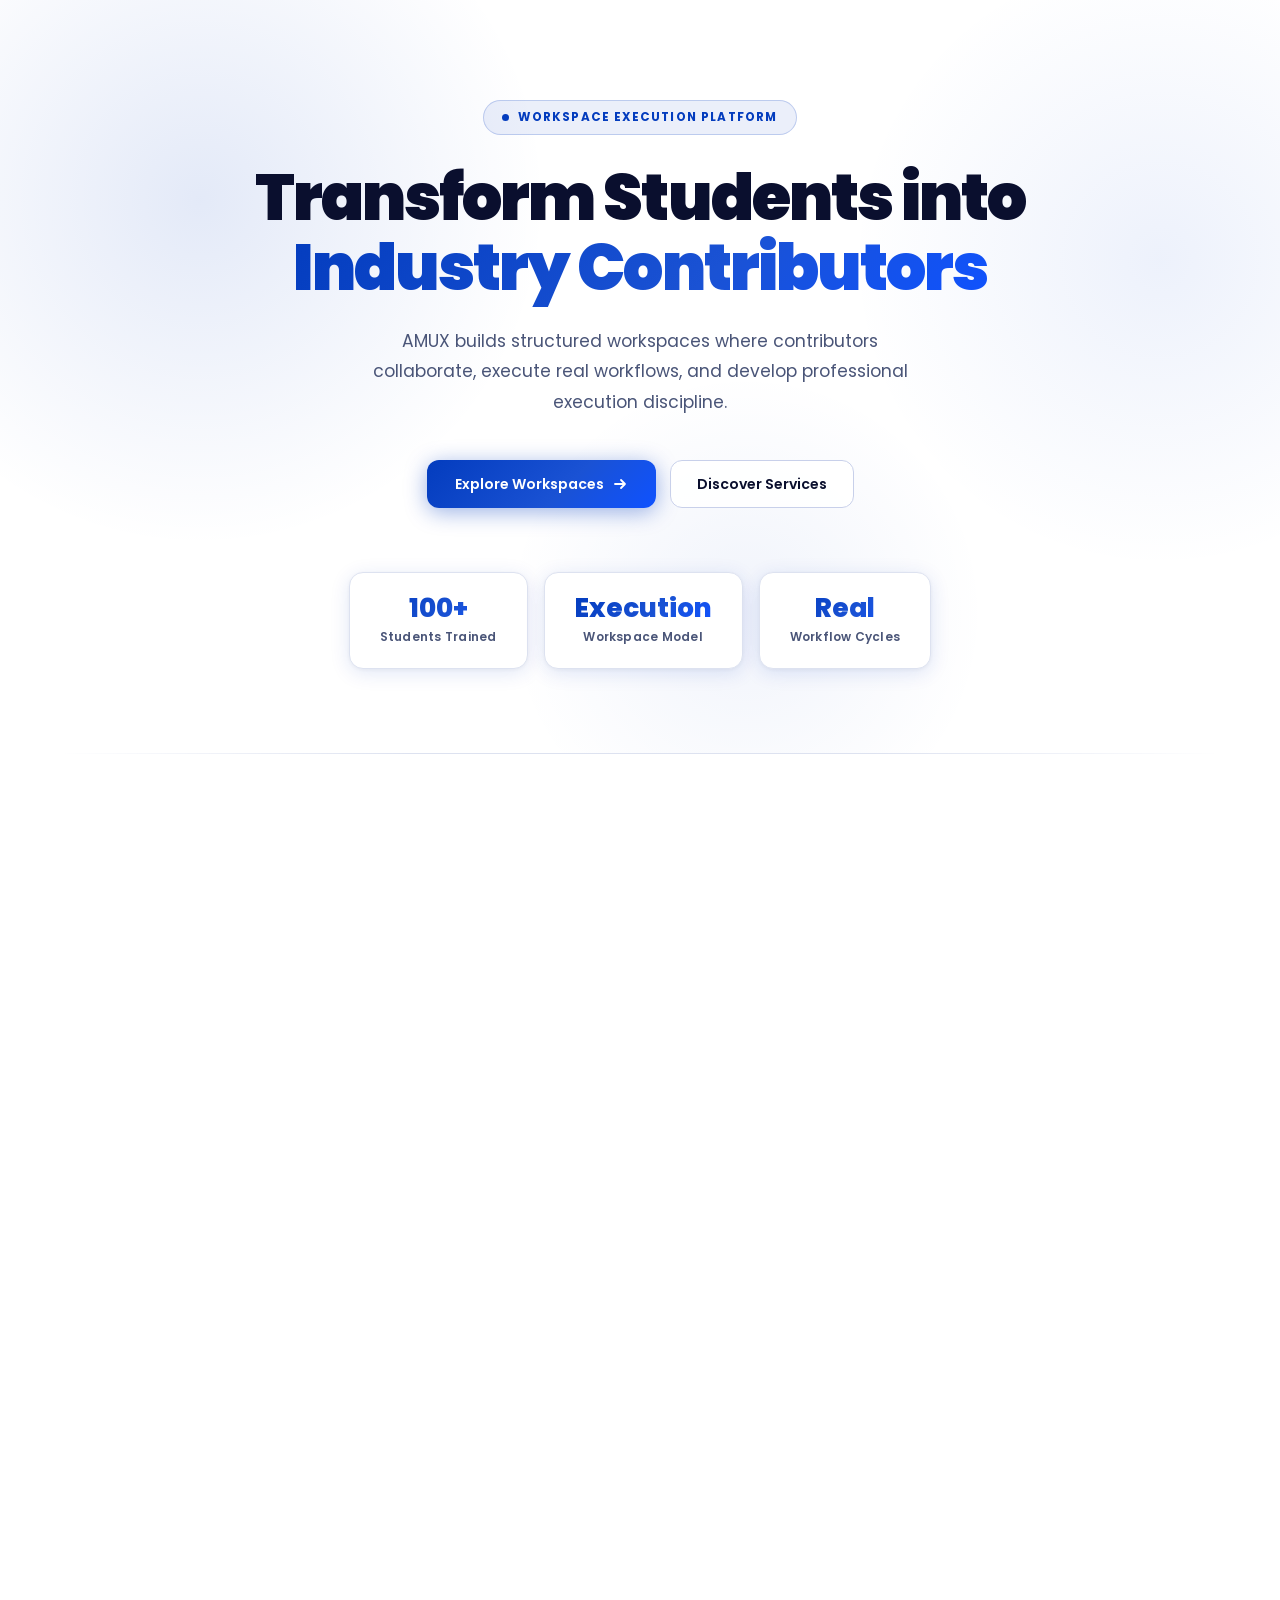
==== index.html @ 351a82d2 "Add files via upload" ====
<!DOCTYPE html>
<html lang="en">
<head>
<meta charset="UTF-8">
<meta name="viewport" content="width=device-width, initial-scale=1.0">
<title>AMUX — Virtual Industry</title>
<link rel="stylesheet" href="style.css">
<link rel="stylesheet" href="index.css">

</head>
<body>

<div id="nav-placeholder"></div>

<!-- ══════════ HERO ══════════ -->
<section class="hero">
  <div class="hero-glow-1"></div>
  <div class="hero-glow-2"></div>
  <div class="hero-glow-3"></div>
  <div class="container hero-inner">

    <div class="hero-badge">
      <span class="badge-dot"></span>
      Workspace Execution Platform
    </div>

    <h1 class="hero-title">
      Transform Students into<br>
      <span class="grad-text">Industry Contributors</span>
    </h1>

    <p class="hero-desc">
      AMUX builds structured workspaces where contributors collaborate, execute real workflows, and develop professional execution discipline.
    </p>

    <div class="hero-actions">
      <a href="workspaces.html" class="btn-primary">
        Explore Workspaces
        <svg width="16" height="16" viewBox="0 0 16 16" fill="none">
          <path d="M3 8h10M9 4l4 4-4 4" stroke="currentColor" stroke-width="1.8" stroke-linecap="round" stroke-linejoin="round"/>
        </svg>
      </a>
      <a href="#Services" class="btn-secondary">Discover Services</a>
    </div>

    <div class="hero-stats">
      <div class="stat-card">
        <span class="num" data-count="100" data-suffix="+">100+</span>
        <span class="label">Students Trained</span>
      </div>
      <div class="stat-card">
        <span class="num">Execution</span>
        <span class="label">Workspace Model</span>
      </div>
      <div class="stat-card">
        <span class="num">Real</span>
        <span class="label">Workflow Cycles</span>
      </div>
    </div>

  </div>
</section>

<div class="section-divider"></div>

<!-- ══════════ VIRTUAL INDUSTRY ══════════ -->
<section class="virtual-section fade-up">
  <div class="container virtual-inner">
    <div class="virtual-text">
      <span class="section-label">What We Do</span>
      <h2 class="section-title" style="margin-bottom:18px;">
        Understanding the<br><span class="grad-text">Virtual Industry Model</span>
      </h2>
      <p class="section-desc">
        A Virtual Industry replicates professional workflows inside a structured workspace environment. Contributors execute tasks, collaborate within teams, and engage in real workflow cycles that mirror production environments.
      </p>
    </div>
    
  </div>
</section>
<section id="Services" class="services-wrapper">
    <div class="container">
        <div class="section-header fade-up">
            <span class="section-label">Our Ecosystem</span>
            <h2 class="section-title">Professional <span class="grad-text">Execution</span></h2>
            <p class="section-desc">Bridging the gap between academic theory and industrial reality through role-based production.</p>
        </div>

        <div class="capability-grid">
            
            <div class="cap-card fade-up">
    
                <div class="cap-info">
                  <div class="svc-icon">
          <svg width="24" height="24" viewBox="0 0 24 24" fill="none" stroke="currentColor" stroke-width="1.8" stroke-linecap="round" stroke-linejoin="round">
            <rect x="2" y="3" width="20" height="14" rx="2"/><path d="M8 21h8M12 17v4"/>
          </svg>
        </div>
                    <h3>Product Development</h3>
                    <p>Architecting scalable digital systems and technical products for measurable business impact.</p>
                </div>
            </div>

            <a href="workspaces.html" class="cap-card fade-up" style="transition-delay: 0.1s; text-decoration: none;">
                
                <div class="cap-info">
                  <div class="svc-icon">
          <svg width="24" height="24" viewBox="0 0 24 24" fill="none" stroke="black" stroke-width="1.8" stroke-linecap="round" stroke-linejoin="round">
            
            <path d="M17 21v-2a4 4 0 0 0-4-4H5a4 4 0 0 0-4 4v2"/>
            <circle cx="9" cy="7" r="4"/>
            <path d="M23 21v-2a4 4 0 0 0-3-3.87M16 3.13a4 4 0 0 1 0 7.75"/>
          </svg>
        </div>
                    <h3>Production Workspaces</h3>
                    <p>High-fidelity environments simulating professional workflows and role-based deliverables.</p>
                    
                </div>
            </a>

            <div class="cap-card fade-up" style="transition-delay: 0.2s">
                
                <div class="cap-info">
                  <div class="svc-icon">
          <svg width="24" height="24" viewBox="0 0 24 24" fill="none" stroke="currentColor" stroke-width="1.8" stroke-linecap="round" stroke-linejoin="round">
            <path d="M22 10v6M2 10l10-5 10 5-10 5z"/>
            <path d="M6 12v5c3 3 9 3 12 0v-5"/>
          </svg>
        </div>
                    <h3>Internship Programs</h3>
                    <p>Metric-driven pathways guiding talent from onboarding into internal execution roles.</p>
                    
                </div>
            </div>
        </div>

        <div class="outreach-banner fade-up">
            <div class="outreach-intro">
                <span class="section-label dark-label">Pipeline</span>
                <h2>Institutional <br>Outreach</h2>
            </div>
            <div class="outreach-items">
                <div class="o-item">
                    <h4>Campus Awareness</h4>
                    <p>Introducing execution-level readiness to academic bodies.</p>
                </div>
                <div class="o-item">
                    <h4>Technical Seminars</h4>
                    <p>Expert deliveries on current industrial standards.</p>
                </div>
                <div class="o-item">
                    <h4>Partnerships</h4>
                    <p>Strategic alignment for talent bridge creation.</p>
                </div>
            </div>
        </div>
    </div>
</section>

<div id="footer-placeholder"></div>

<script src="partials.js"></script>
<script src="main.js"></script>
</body>
</html>
---- style.css ----
/* ═══════════════════════════════════════════
   AMUX — Virtual Industry  |  style.css
   Theme: #033cbe  |  Font: Poppins
═══════════════════════════════════════════ */

@import url('https://fonts.googleapis.com/css2?family=Poppins:ital,wght@0,300;0,400;0,500;0,600;0,700;0,800;0,900;1,400&display=swap');

*, *::before, *::after { box-sizing: border-box; margin: 0; padding: 0; }

:root {
  --brand:     #033cbe;
  --brand-d:   #022d8f;
  --brand-l:   #1a52d4;
  --brand-ll:  #2e68e8;
  --accent:    #0f52ff;
  --brand-glow:rgba(3,60,190,.18);

  --bg:        #ffffff;
  --bg2:       #204bf528;
  --bg3:       #eef1fb;
  --border:    #dde2f0;
  --border-b:  #c8d0ea;

  --text:      #0a0f2e;
  --text2:     #4a5578;
  --text3:     #8a96bb;

  --grad:      linear-gradient(135deg, #033cbe 0%, #1a52d4 60%, #0f52ff 100%);
  --grad-soft: linear-gradient(135deg, rgba(3,60,190,.07) 0%, rgba(15,82,255,.05) 100%);

  --shadow-sm: 0 1px 4px rgba(3,60,190,.07), 0 1px 2px rgba(0,0,0,.04);
  --shadow:    0 4px 20px rgba(3,60,190,.12), 0 1px 4px rgba(0,0,0,.05);
  --shadow-lg: 0 8px 36px rgba(3,60,190,.18), 0 2px 8px rgba(0,0,0,.06);
  --shadow-xl: 0 20px 64px rgba(3,60,190,.22), 0 4px 16px rgba(0,0,0,.08);

  --r:    14px;
  --r-lg: 20px;
  --r-xl: 28px;
}

html { scroll-behavior: smooth; }

body {
  font-family: 'Poppins', sans-serif;
  background: var(--bg);
  color: var(--text);
  line-height: 1.6;
  overflow-x: hidden;
  -webkit-font-smoothing: antialiased;
}

::-webkit-scrollbar { width: 5px; }
::-webkit-scrollbar-track { background: var(--bg2); }
::-webkit-scrollbar-thumb { background: var(--brand); border-radius: 99px; }

/* ── UTILITIES ── */
.container { max-width: 90%; margin: 0 auto; padding: 0 12px; }

.grad-text {
  background: var(--grad);
  -webkit-background-clip: text;
  -webkit-text-fill-color: transparent;
  background-clip: text;
}

.section-label {
  display: inline-block;
  font-size: .7rem; font-weight: 700; letter-spacing: .14em; text-transform: uppercase;
  color: var(--brand);
  background: rgba(3,60,190,.09); border: 1px solid rgba(3,60,190,.2);
  padding: 4px 14px; border-radius: 99px; margin-bottom: 14px;
}

.section-title {
  font-size: clamp(1.7rem, 3vw, 2.5rem);
  font-weight: 800; line-height: 1.16; letter-spacing: -.025em; color: var(--text);
}

.section-desc {
  font-size: .97rem; color: var(--text2); line-height: 1.78;
}

/* ── ANIMATIONS ── */
@keyframes fadeUp {
  from { opacity: 0; transform: translateY(26px); }
  to   { opacity: 1; transform: translateY(0); }
}
@keyframes pulse {
  0%,100% { opacity: 1; box-shadow: 0 0 0 0 rgba(3,60,190,.5); }
  50%      { opacity: .7; box-shadow: 0 0 0 5px rgba(3,60,190,0); }
}

.fade-up {
  opacity: 0; transform: translateY(28px);
  transition: opacity .65s ease, transform .65s ease;
}
.fade-up.visible { opacity: 1; transform: translateY(0); }

/* ══════════════════════════════════════════
   NAVBAR
══════════════════════════════════════════ */
nav {
  position: sticky; top: 0; z-index: 200;
  background: rgba(255,255,255,.93);
  backdrop-filter: blur(16px);
  -webkit-backdrop-filter: none;
  border-bottom: 1px solid var(--border);
  transition: box-shadow .25s;
}
nav.scrolled { box-shadow: 0 2px 28px rgba(3,60,190,.12); }

.nav-inner {
  max-width: 1160px; margin: 0 auto; padding: 0 12px;
  display: flex; align-items: center; justify-content: space-between;
  height: 66px;
}

.nav-logo { display: flex; flex-direction: column; text-decoration: none; gap: 1px; }
.nav-logo-main {
  font-weight: 900; font-size: 1.28rem; letter-spacing: -.03em; line-height: 1;
  background: var(--grad);
  -webkit-background-clip: text; -webkit-text-fill-color: transparent; background-clip: text;
}
.nav-logo-sub {
  font-size: .6rem; font-weight: 600; letter-spacing: .14em;
  text-transform: uppercase; color: var(--text3); line-height: 1;
}

.nav-links { display: flex; align-items: center; gap: 2px; list-style: none; }
.nav-links a {
  text-decoration: none; color: var(--text2); font-size: .84rem; font-weight: 500;
  padding: 7px 15px; border-radius: 9px; transition: all .2s; white-space: nowrap;
}
.nav-links a:hover, .nav-links a.active { color: var(--brand); background: rgba(3,60,190,.08); }

.nav-cta {
  background: var(--grad) !important; color: #fff !important;
  border-radius: 10px !important; padding: 8px 20px !important;
  box-shadow: 0 3px 14px rgba(3,60,190,.38) !important; font-weight: 600 !important;
}
.nav-cta:hover {
  transform: translateY(-1px); box-shadow: 0 6px 22px rgba(3,60,190,.48) !important;
  background: var(--grad) !important;
}

/* hamburger */
.ham { display: none; flex-direction: column; gap: 5px; cursor: pointer; padding: 6px; }
.ham span { display: block; width: 22px; height: 2px; background: var(--text); border-radius: 2px; transition: all .25s; }
.ham.open span:nth-child(1) { transform: translateY(7px) rotate(45deg); }
.ham.open span:nth-child(2) { opacity: 0; }
.ham.open span:nth-child(3) { transform: translateY(-7px) rotate(-45deg); }

.mobile-menu {
  display: none; position: fixed; top: 66px; left: 0; right: 0;
  background: rgba(255,255,255,.98); backdrop-filter: blur(18px);
  -webkit-backdrop-filter: none;
  border-bottom: 1px solid var(--border);
  padding: 12px 24px 20px; flex-direction: column; gap: 2px; z-index: 199;
}
.mobile-menu.open { display: flex; animation: fadeUp .2s ease; }
.mobile-menu a {
  text-decoration: none; color: var(--text2); font-size: .9rem; font-weight: 500;
  padding: 11px 14px; border-radius: 9px; transition: all .2s;
}
.mobile-menu a:hover { color: var(--brand); background: rgba(3,60,190,.07); }

/* ══════════════════════════════════════════
   BUTTONS
══════════════════════════════════════════ */
.btn-primary {
  display: inline-flex; align-items: center; gap: 8px;
  background: var(--grad); color: #fff; font-family: 'Poppins', sans-serif;
  font-weight: 600; font-size: .88rem;
  padding: 13px 28px; border-radius: 12px; text-decoration: none;
  box-shadow: 0 4px 22px rgba(3,60,190,.40);
  transition: all .22s; border: none; cursor: pointer;
}
.btn-primary:hover { transform: translateY(-2px); box-shadow: 0 8px 36px rgba(3,60,190,.52); }
.btn-primary svg { transition: transform .2s; }
.btn-primary:hover svg { transform: translateX(3px); }

.btn-secondary {
  display: inline-flex; align-items: center; gap: 8px;
  border: 1.5px solid var(--border-b); color: var(--text); font-family: 'Poppins', sans-serif;
  font-weight: 600; font-size: .88rem;
  padding: 12px 26px; border-radius: 12px; text-decoration: none;
  background: rgba(255,255,255,.85); backdrop-filter: blur(8px);
  -webkit-backdrop-filter: none;
  transition: all .22s; cursor: pointer;
}
.btn-secondary:hover { border-color: var(--brand); color: var(--brand); background: rgba(3,60,190,.05); transform: translateY(-2px); }

/* ══════════════════════════════════════════
   FOOTER
══════════════════════════════════════════ */
footer {
  background: #001953;
  padding: 64px 12px 32px;
}
.footer-inner {
  max-width: 1160px; margin: 0 auto;
  display: grid; grid-template-columns: 1.7fr 1fr 1fr; gap: 48px;
  padding-bottom: 48px; border-bottom: 1px solid rgba(255,255,255,.15);
}
.footer-brand-name {
  font-weight: 900; font-size: 1.4rem; letter-spacing: -.03em;
  color: #fff; margin-bottom: 3px;
}
.footer-brand-sub {
  font-size: .62rem; font-weight: 600; letter-spacing: .14em;
  text-transform: uppercase; color: rgba(255,255,255,.5); margin-bottom: 16px;
}
.footer-desc { font-size: .88rem; color: rgba(255,255,255,.65); line-height: 1.75; max-width: 280px; }

.footer-col-title {
  font-weight: 700; font-size: .82rem; color: #fff;
  margin-bottom: 18px; letter-spacing: .04em;
}
.footer-links { list-style: none; display: flex; flex-direction: column; gap: 11px; }
.footer-links a {
  text-decoration: none; color: rgba(255,255,255,.6); font-size: .87rem;
  transition: color .2s; font-weight: 400;
}
.footer-links a:hover { color: #fff; }

.footer-bottom {
  max-width: 1160px; margin: 28px auto 0;
  display: flex; align-items: center; justify-content: space-between;
  flex-wrap: wrap; gap: 10px;
}
.footer-copy { font-size: .8rem; color: rgba(255,255,255,.45); }
.footer-made { font-size: .8rem; color: rgba(255,255,255,.45); }
.footer-made span { color: rgba(255,255,255,.8); }

/* ══════════════════════════════════════════
   PAGE HERO (inner pages)
══════════════════════════════════════════ */
.page-hero {
  background: linear-gradient(135deg, #022d8f 0%, #033cbe 55%, #1a52d4 100%);
  padding: 80px 12px 72px; text-align: center; position: relative; overflow: hidden;
}
.page-hero::before {
  content: ''; position: absolute; top: -80px; left: 50%; transform: translateX(-50%);
  width: 800px; height: 500px; border-radius: 50%;
  background: radial-gradient(circle, rgba(255,255,255,.07) 0%, transparent 70%);
  pointer-events: none;
}
.page-hero-label {
  display: inline-block; font-size: .68rem; font-weight: 700; letter-spacing: .16em;
  text-transform: uppercase; color: rgba(255,255,255,.75);
  background: rgba(255,255,255,.12); border: 1px solid rgba(255,255,255,.2);
  padding: 5px 16px; border-radius: 99px; margin-bottom: 20px;
}
.page-hero h1 {
  font-size: clamp(2rem, 4.5vw, 3.2rem); font-weight: 800;
  color: #fff; line-height: 1.14; letter-spacing: -.03em;
  max-width: 700px; margin: 0 auto 18px;
}
.page-hero p {
  font-size: 1rem; color: rgba(255,255,255,.72); max-width: 520px; margin: 0 auto;
  line-height: 1.75; font-weight: 400;
}

/* section padding */
section { padding: 52px 0; }
.section-divider {
  height: 1px;
  background: linear-gradient(90deg, transparent, var(--border) 30%, var(--border) 70%, transparent);
  max-width: 1160px; margin: 0 auto;
}

/* ══════════════════════════════════════════
   RESPONSIVE
══════════════════════════════════════════ */
@media (max-width: 900px) {
  .footer-inner { grid-template-columns: 1fr 1fr; }
}
@media (max-width: 640px) {
  .nav-links { display: none; }
  .ham { display: flex; }
  .footer-inner { grid-template-columns: 1fr; gap: 32px; }
  .footer-bottom { flex-direction: column; align-items: flex-start; }
  section { padding: 40px 0; }
  .page-hero { padding: 60px 12px 52px; }
}
/* ═══════════════════════════════════════════
   INTEGRATED SERVICES — INDUSTRIAL GRID
   ═══════════════════════════════════════════ */

.services-wrapper {
    padding: 100px 0;
    background: #ffffff;
}

.section-header {
    text-align: center;
    margin-bottom: 60px;
}

.section-title {
    font-size: 2rem;
    font-weight: 800;
    color: #0f172a;
    margin-top: 10px;
}

.section-descp {
    font-size: 0.9rem;
    color: #64748b;
    max-width: 500px;
    margin: 15px auto 0;
}

/* --- Capability Grid --- */
.capability-grid {
    display: grid;
    grid-template-columns: repeat(3, 1fr);
    gap: 30px;
    margin-bottom: 80px;
}

.cap-card {
    background: #fcfcfd;
    border: 1px solid #cccccc;
    border-radius: 20px;
    overflow: hidden;
    transition: all 0.4s ease;
}

.cap-media {
    width: 100%;
    aspect-ratio: 1.2 / 1;
    overflow: hidden;
    position: relative;
}

.cap-media img {
    width: 100%;
    height: 100%;
    object-fit: cover;
    transition: transform 0.6s ease;
}

.cap-num {
    position: absolute;
    top: 15px;
    left: 15px;
    background: rgba(15, 23, 42, 0.8);
    backdrop-filter: blur(4px);
    
  -webkit-backdrop-filter: none;
    color: #fff;
    font-size: 0.65rem;
    font-weight: 800;
    padding: 4px 8px;
    border-radius: 4px;
}

.cap-info {
    padding: 25px;
}

.cap-info h3 {
    font-size: 1.1rem;
    color: #0f172a;
    margin-bottom: 12px;
}

.cap-info p {
    font-size: 0.85rem;
    color: #64748b;
    line-height: 1.6;
    margin-bottom: 20px;
}

/* Hover Effects */
.cap-card:hover {
    transform: translateY(-8px);
    border-color: #6d98cf;
    box-shadow: 0 20px 40px -15px rgba(0,0,0,0.05);
}

/* --- Outreach Banner --- */
.outreach-banner {
    background: #0f172a; /* Industrial Obsidian */
    border-radius: 24px;
    padding: 60px;
    display: grid;
    grid-template-columns: 1fr 2fr;
    gap: 40px;
    color: #fff;
}

.dark-label {
    background: rgba(255,255,255,0.1);
    border: 1px solid rgba(255,255,255,0.1);
    color: #fff;
}

.outreach-intro h2 {
    font-size: 1.8rem;
    margin-top: 15px;
    line-height: 1.2;
}

.outreach-items {
    display: grid;
    grid-template-columns: repeat(3, 1fr);
    gap: 25px;
}

.o-item h4 {
    font-size: 0.95rem;
    margin-bottom: 8px;
    color: #fff;
}

.o-item p {
    font-size: 0.8rem;
    color: #94a3b8;
    line-height: 1.5;
}

/* --- Mobile Fixes --- */
@media (max-width: 1024px) {
    .capability-grid { grid-template-columns: repeat(2, 1fr); }
    .outreach-banner { grid-template-columns: 1fr; padding: 40px; }
    .outreach-items { grid-template-columns: 1fr; }
}

@media (max-width: 768px) {
    .capability-grid { grid-template-columns: 1fr; }
    .section-title { font-size: 1.6rem; }
    .outreach-banner { padding: 30px; text-align: center; }
}
html {
  scroll-behavior: smooth;
}
#Services {
  /* Adjust 80px to match the actual height of your navbar */
  scroll-margin-top: 80px; 
}
/* =========================================
ABOUT PAGE — FIXED STYLES
Compatible with existing theme
========================================= */

/* WHY SECTION */

.why-grid{
display:grid;
grid-template-columns:1fr 1fr;
gap:48px;
align-items:center;
}

.problem-cards{
display:grid;
grid-template-columns:repeat(2,1fr);
gap:14px;
}

.problem-card{
background:#fff;
border:1px solid var(--border);
border-radius:var(--r-lg);
padding:16px 18px;
font-size:.84rem;
font-weight:600;
color:var(--text);
box-shadow:var(--shadow);
transition:.25s;
}

.problem-card:hover{
transform:translateY(-3px);
box-shadow:var(--shadow-lg);
}


/* VISION */

.vision-box{
background:var(--grad);
color:#fff;
padding:38px 32px;
border-radius:var(--r-xl);
text-align:center;
box-shadow:var(--shadow-xl);
margin-top:36px;
}

.vision-box h3{
font-size:1.05rem;
font-weight:700;
line-height:1.6;
}

.vision-box p{
font-size:.9rem;
opacity:.9;
margin-top:12px;
}


/* MISSION */

.mission-grid{
display:grid;
grid-template-columns:repeat(3,1fr);
gap:20px;
margin-top:44px;
}

.mission-card{
background:#fff;
border:1px solid var(--border);
border-radius:var(--r-lg);
padding:26px 22px;
box-shadow:var(--shadow);
transition:.25s;
}

.mission-card:hover{
transform:translateY(-4px);
box-shadow:var(--shadow-lg);
}

.mission-title{
font-weight:700;
font-size:.9rem;
margin-bottom:8px;
color:var(--text);
}

.mission-desc{
font-size:.83rem;
color:var(--text2);
line-height:1.7;
}


/* DIFFERENCE */

.diff-grid{
display:grid;
grid-template-columns:1fr 1fr;
gap:24px;
margin-top:44px;
}

.diff-box{
background:#fff;
border:1px solid var(--border);
border-radius:var(--r-lg);
padding:26px 22px;
box-shadow:var(--shadow);
}

.diff-title{
font-weight:700;
font-size:.95rem;
margin-bottom:10px;
}

.diff-box ul{
padding-left:18px;
margin:0;
}

.diff-box li{
font-size:.84rem;
color:var(--text2);
line-height:1.7;
margin-bottom:6px;
}


/* WORKFLOW */

.workflow{
display:flex;
gap:18px;
margin-top:44px;
flex-wrap:wrap;
justify-content:space-between;
}

.step-card{
flex:1;
min-width:170px;
background:#fff;
border:1px solid var(--border);
border-radius:var(--r-lg);
padding:20px;
text-align:center;
box-shadow:var(--shadow);
transition:.25s;
}

.step-card:hover{
transform:translateY(-4px);
box-shadow:var(--shadow-lg);
}

.step-number{
font-size:1.5rem;
font-weight:800;
color:var(--brand);
margin-bottom:8px;
}


/* BENEFITS — HORIZONTAL SCROLL */

.benefits-scroll{
display:flex;
overflow-x:auto;
gap:18px;
margin-top:44px;
padding-bottom:10px;
scroll-snap-type:x mandatory;
}

.benefits-scroll::-webkit-scrollbar{
height:6px;
}

.benefits-scroll::-webkit-scrollbar-thumb{
background:rgba(0,0,0,.2);
border-radius:99px;
}

.benefit-card{
min-width:300px;
max-width:320px;
background:#fff;
border:1px solid var(--border);
border-radius:var(--r-lg);
padding:24px 22px;
box-shadow:var(--shadow);
scroll-snap-align:start;
transition:.25s;
}

.benefit-card:hover{
transform:translateY(-4px);
box-shadow:var(--shadow-lg);
}

.benefit-title{
font-weight:700;
font-size:.92rem;
margin-bottom:10px;
}

.benefit-card ul{
padding-left:18px;
margin:0;
}

.benefit-card li{
font-size:.83rem;
color:var(--text2);
line-height:1.7;
margin-bottom:6px;
}


/* MSME */

.msme-section{
text-align:center;
padding:60px 0 40px;
}

.msme-badge{
width:120px;
height:120px;
margin:0 auto 18px;
}

.msme-text{
font-size:.88rem;
color:var(--text2);
max-width:520px;
margin:0 auto;
line-height:1.7;
}


/* RESPONSIVE FIXES */

@media(max-width:900px){

.why-grid{
grid-template-columns:1fr;
gap:36px;
}

.mission-grid{
grid-template-columns:1fr 1fr;
}

.diff-grid{
grid-template-columns:1fr;
}

}

@media(max-width:560px){

.mission-grid{
grid-template-columns:1fr;
}

.step-card{
min-width:100%;
}

.benefit-card{
min-width:260px;
}

}
/* Add a WhatsApp Brand color to the button on hover */
.form-submit {
    display: flex;
    align-items: center;
    justify-content: center;
    gap: 10px;
}

/* Optional: Adding a small "Requires WhatsApp" note */
.form-sub::after {
    content: " (Opens WhatsApp)";
    font-size: 0.75rem;
    font-weight: 600;
    color: #25D366;
}

/* Visual cue for required fields */
.form-input:required {
    border-left: 3px solid var(--brand);
}
---- index.css ----
/* ═══════════════════════════════════════
   AMUX — home.css  (index.html only)
═══════════════════════════════════════ */

/* ── HERO ── */
.hero {
  position: relative; overflow: hidden;
  padding: 100px 0 84px;
  background: #fff;
}
.hero-glow-1 {
  position: absolute; top: -160px; left: -160px;
  width: 720px; height: 720px; border-radius: 50%;
  background: radial-gradient(circle, rgba(3,60,190,.11) 0%, transparent 68%);
  pointer-events: none;
}
.hero-glow-2 {
  position: absolute; top: -60px; right: -200px;
  width: 640px; height: 640px; border-radius: 50%;
  background: radial-gradient(circle, rgba(26,82,212,.08) 0%, transparent 68%);
  pointer-events: none;
}
.hero-glow-3 {
  position: absolute; bottom: -120px; left: 38%;
  width: 520px; height: 520px; border-radius: 50%;
  background: radial-gradient(circle, rgba(3,60,190,.06) 0%, transparent 65%);
  pointer-events: none;
}

.hero-inner { position: relative; z-index: 1; text-align: center; }

.hero-badge {
  display: inline-flex; align-items: center; gap: 9px;
  background: rgba(3,60,190,.08); border: 1px solid rgba(3,60,190,.2);
  color: var(--brand); font-size: .74rem; font-weight: 700; letter-spacing: .1em;
  text-transform: uppercase; padding: 7px 18px; border-radius: 99px;
  margin-bottom: 28px;
  animation: fadeUp .55s ease both;
}
.badge-dot {
  display: block; width: 7px; height: 7px; border-radius: 50%;
  background: var(--brand);
  animation: pulse 2.2s infinite;
}

.hero-title {
  font-size: clamp(2.4rem, 5.5vw, 4rem);
  font-weight: 900; line-height: 1.1; letter-spacing: -.03em;
  color: var(--text); max-width: 820px; margin: 0 auto 22px;
  animation: fadeUp .6s .1s ease both;
}
.hero-desc {
  font-size: clamp(.95rem, 1.8vw, 1.08rem); color: var(--text2);
  max-width: 560px; margin: 0 auto 42px; font-weight: 400; line-height: 1.78;
  animation: fadeUp .65s .2s ease both;
}
.hero-actions {
  display: flex; align-items: center; justify-content: center; gap: 14px; flex-wrap: wrap;
  animation: fadeUp .7s .3s ease both;
}

/* stat cards */
.hero-stats {
  display: flex; justify-content: center; gap: 16px; flex-wrap: wrap;
  margin-top: 64px;
  animation: fadeUp .75s .45s ease both;
}
.stat-card {
  background: #fff; border: 1px solid var(--border);
  border-radius: var(--r); padding: 20px 30px; text-align: center;
  box-shadow: var(--shadow); min-width: 156px;
  transition: all .26s; position: relative; overflow: hidden;
}
.stat-card::before {
  content: ''; position: absolute; inset: 0;
  background: var(--grad-soft); opacity: 0; transition: opacity .26s;
}
.stat-card:hover { transform: translateY(-5px); box-shadow: var(--shadow-lg); }
.stat-card:hover::before { opacity: 1; }
.stat-card .num {
  font-size: 1.65rem; font-weight: 800;
  background: var(--grad); -webkit-background-clip: text; -webkit-text-fill-color: transparent;
  background-clip: text; line-height: 1.1; display: block; position: relative; z-index: 1;
}
.stat-card .label {
  font-size: .75rem; font-weight: 600; color: var(--text2); margin-top: 5px;
  position: relative; z-index: 1; letter-spacing: .02em;
}

/* ── VIRTUAL INDUSTRY ── */
.virtual-section { background: var(--bg2); }
  .virtual-inner {
    display: grid;
    grid-template-columns: 1fr auto;
    align-items: center;
    gap: 40px;
    text-align: left;
  }
  .virtual-text {
    text-align: left;
  }
  .vi-pills {
    display: flex;
    flex-direction: column;
    flex-wrap: nowrap;
    gap: 10px;
    margin-top: 0;
  }
.vi-pill {
  display: inline-flex; align-items: center; gap: 8px;
  background: #fff; border: 1px solid var(--border); border-radius: 99px;
  padding: 8px 18px; font-size: .8rem; font-weight: 600; color: var(--text);
  box-shadow: var(--shadow-sm); transition: all .22s;
}
.vi-pill:hover { border-color: var(--brand); color: var(--brand); box-shadow: var(--shadow); }
.vi-pill-dot {
  width: 7px; height: 7px; border-radius: 50%;
  background: var(--grad); flex-shrink: 0;
}

/* ── SERVICES PREVIEW ── */
.services-preview-section { background: var(--bg); }
.services-header { margin-bottom: 44px; }
.services-grid {
  display: grid; grid-template-columns: repeat(2, 1fr); gap: 22px;
}
.service-card {
  background: #fff; border: 1px solid var(--border);
  border-radius: var(--r-lg); padding: 32px;
  box-shadow: var(--shadow); transition: all .28s;
  position: relative; overflow: hidden;
}
.service-card::after {
  content: ''; position: absolute; top: 0; left: 0; right: 0; height: 3px;
  background: var(--grad); transform: scaleX(0); transition: transform .28s;
  transform-origin: left;
}
.service-card:hover { transform: translateY(-1px); box-shadow: var(--shadow-xl); border-color: rgba(3,60,190,.25); }


.service-icon {
  width: 48px; height: 48px; border-radius: 12px;
  background: var(--grad-soft); border: 1px solid rgba(3,60,190,.15);
  display: flex; align-items: center; justify-content: center;
  color: var(--brand); margin-bottom: 20px; transition: all .28s;
}
.service-card:hover .service-icon {
  background: var(--grad); color: #fff; border-color: transparent;
  box-shadow: 0 4px 18px rgba(3,60,190,.35);
}
.service-title {
  font-size: 1rem; font-weight: 700; color: var(--text); margin-bottom: 9px; letter-spacing: -.01em;
}
.service-desc { font-size: .87rem; color: var(--text2); line-height: 1.72; }
.service-arrow {
  display: inline-flex; align-items: center; gap: 5px;
  color: var(--brand); font-size: .78rem; font-weight: 600; margin-top: 16px;
  opacity: 0; transition: opacity .22s; text-decoration: none;
}
.service-card:hover .service-arrow { opacity: 1; }

/* ── CAROUSEL ── */
.carousel-wrapper {
  position: relative;
}
.carousel-container {
  display: flex;
  align-items: center;
  gap: 12px;
  position: relative;
}
.carousel-viewport {
  flex: 1;
  overflow: hidden;
  border-radius: var(--r-lg);
}
.carousel-track {
  display: flex;
  transition: transform 0.45s cubic-bezier(0.25, 0.46, 0.45, 0.94);
}
.carousel-slide {
  min-width: 100%;
  flex-shrink: 0;
  padding: 4px;
}
.carousel-btn {
  width: 40px;
  height: 40px;
  border-radius: 50%;
  border: 1px solid var(--border-b);
  background: #fff;
  color: var(--brand);
  display: flex;
  align-items: center;
  justify-content: center;
  cursor: pointer;
  transition: all .22s;
  box-shadow: var(--shadow-sm);
  flex-shrink: 0;
  opacity: 0;
  pointer-events: none;
}
.carousel-wrapper:hover .carousel-btn {
  opacity: 1;
  pointer-events: auto;
}
.carousel-btn:hover {
  background: var(--grad);
  color: #fff;
  border-color: transparent;
  box-shadow: 0 4px 18px rgba(3,60,190,.35);
  transform: scale(1.08);
}
.carousel-btn:disabled {
  opacity: 0.2 !important;
  cursor: not-allowed;
  transform: none;
  background: #fff;
  color: var(--brand);
  pointer-events: none;
}

/* Carousel dots */
.carousel-dots {
  display: flex;
  justify-content: center;
  align-items: center;
  gap: 8px;
  margin-top: 18px;
}
.carousel-dot {
  width: 8px;
  height: 8px;
  border-radius: 50%;
  background: var(--border-b);
  border: none;
  cursor: pointer;
  transition: all .25s;
  padding: 0;
}
.carousel-dot.active {
  background: var(--brand);
  width: 22px;
  border-radius: 99px;
}

/* Show More button */
.show-more-wrap {
  display: flex;
  justify-content: center;
  margin-top: 28px;
}
.show-more-btn svg {
  transition: transform .2s;
}
.show-more-btn:hover svg {
  transform: translateX(3px);
}

/* Workspace tag on home cards */
.ws-tag-home {
  font-size: .66rem; font-weight: 700; letter-spacing: .12em; text-transform: uppercase;
  color: var(--brand); background: rgba(3,60,190,.09); border: 1px solid rgba(3,60,190,.18);
  padding: 3px 10px; border-radius: 99px; display: inline-block; margin-bottom: 10px;
}

/* ── SPLIT SECTION ── */
.split-section { background: var(--bg); padding: 52px 0; }

/* Desktop: 4 columns — Services | Image | Image | Workspaces */
.split-grid-v2 {
  display: flex;
  align-items: stretch;
  gap: 28px;
}
.split-col-services {
  flex: 1 1 0;
  order: 1;
  display: flex;
  flex-direction: column;
}
.split-col-workspaces {
  flex: 1 1 0;
  order: 4;
  display: flex;
  flex-direction: column;
}
.split-image {
  flex: 0 0 auto;
  width: 180px;
  order: 2;
  display: flex;
  align-items: center;
  justify-content: center;
}
.split-image-2 {
  order: 3;
}
.split-image-inner {
  width: 100%;
  aspect-ratio: 1 / 1;
  border-radius: var(--r-lg);
  background: var(--grad);
  display: flex;
  align-items: center;
  justify-content: center;
  color: #fff;
  box-shadow: var(--shadow-lg);
}
.split-header { margin-bottom: 32px; }

/* ── responsive ── */
@media (max-width: 900px) {
  .split-grid-v2 {
    flex-direction: column;
    gap: 40px;
  }
  .split-image {
    width: 100%;
    order: unset;
  }
  .split-image-inner {
    max-width: 280px;
    margin: 0 auto;
  }
  .split-col-services { order: unset; }
  .split-col-workspaces { order: unset; }

  /* Mobile order: Image1 → Services → Image2 → Workspaces */
  .split-image-1 { order: 1; }
  .split-col-services { order: 2; }
  .split-image-2 { order: 3; }
  .split-col-workspaces { order: 4; }

  .carousel-btn {
    opacity: 1;
    pointer-events: auto;
    width: 36px;
    height: 36px;
  }
}
@media (max-width: 640px) {
  .hero { padding: 72px 0 60px; }
  .hero-actions { flex-direction: column; align-items: stretch; }
  .btn-primary, .btn-secondary { justify-content: center; }
  .hero-stats { gap: 12px; }
  .stat-card { min-width: 130px; padding: 16px 20px; }
  .services-grid { grid-template-columns: 1fr; }
  .vi-pills { display: none; }
  .virtual-inner { grid-template-columns: 1fr; }

  .carousel-container { gap: 8px; }
  .carousel-btn { width: 32px; height: 32px; }
  .carousel-btn svg { width: 16px; height: 16px; }
}
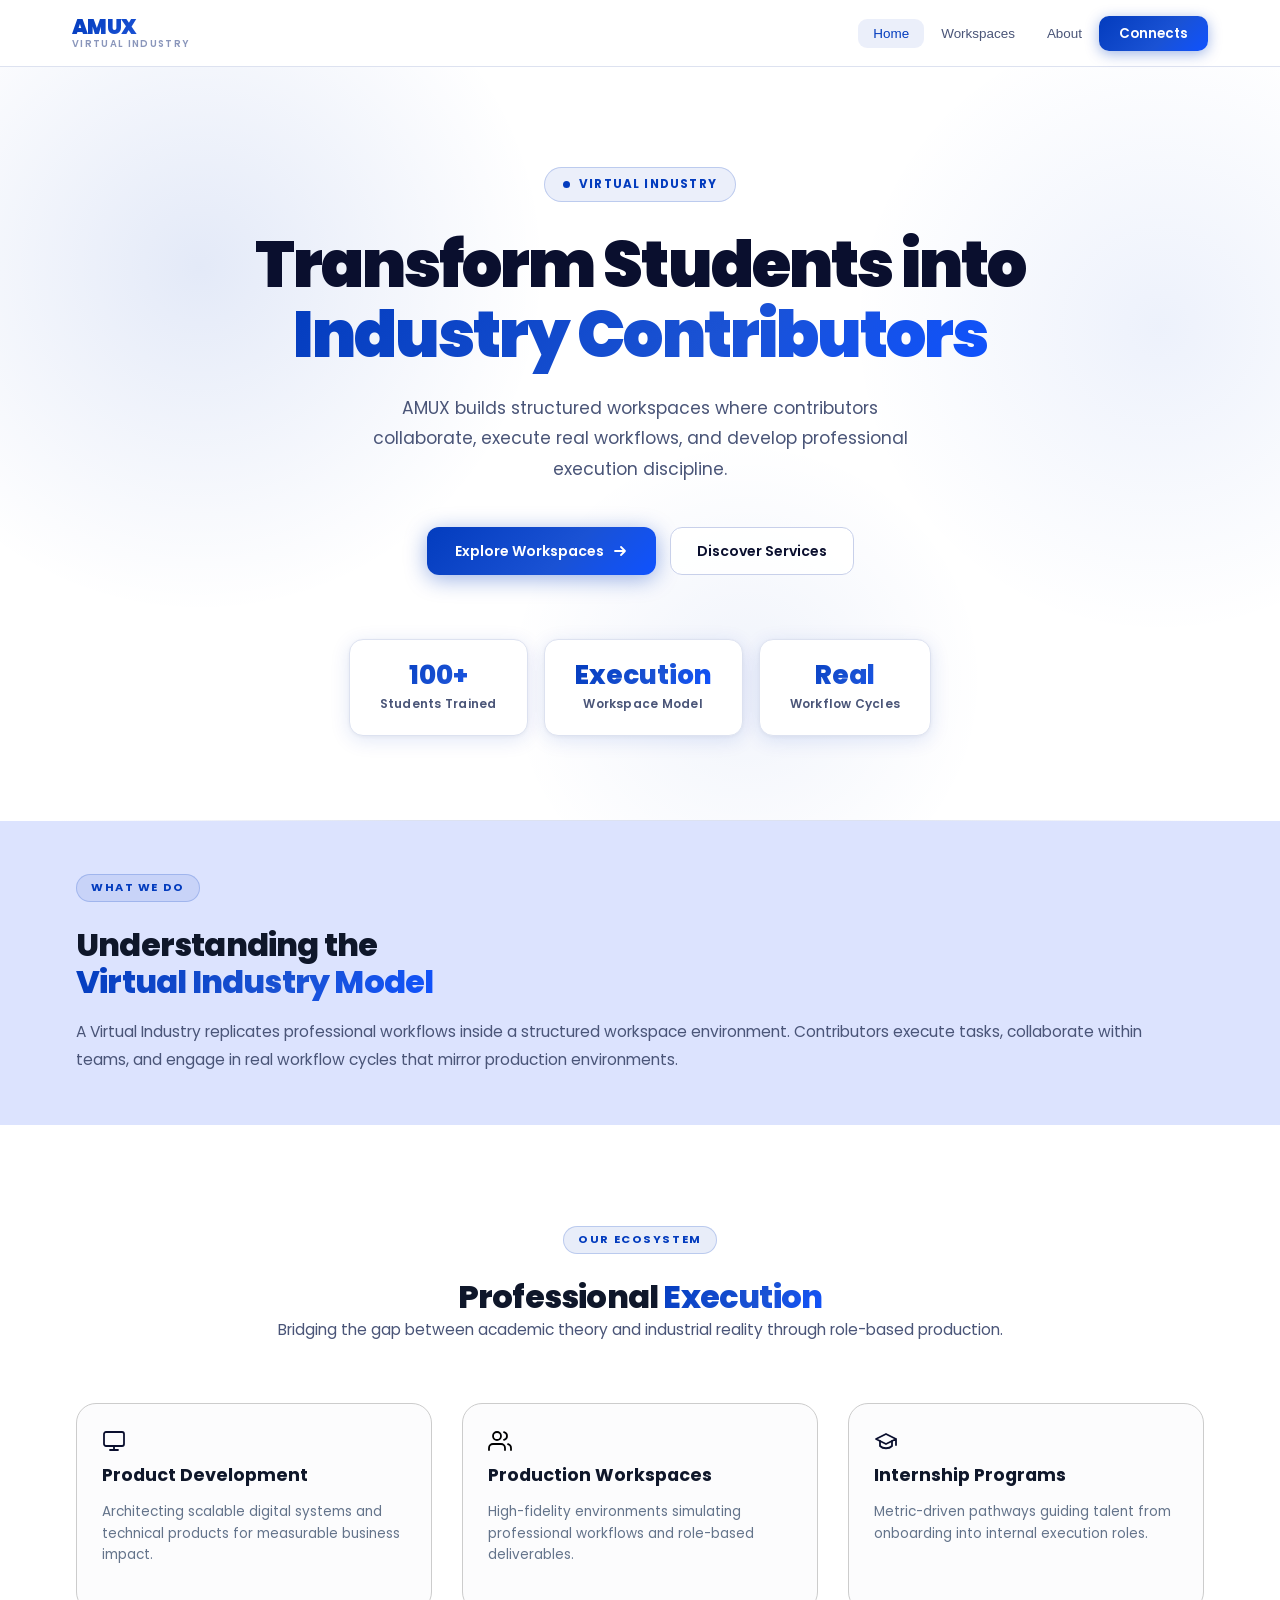
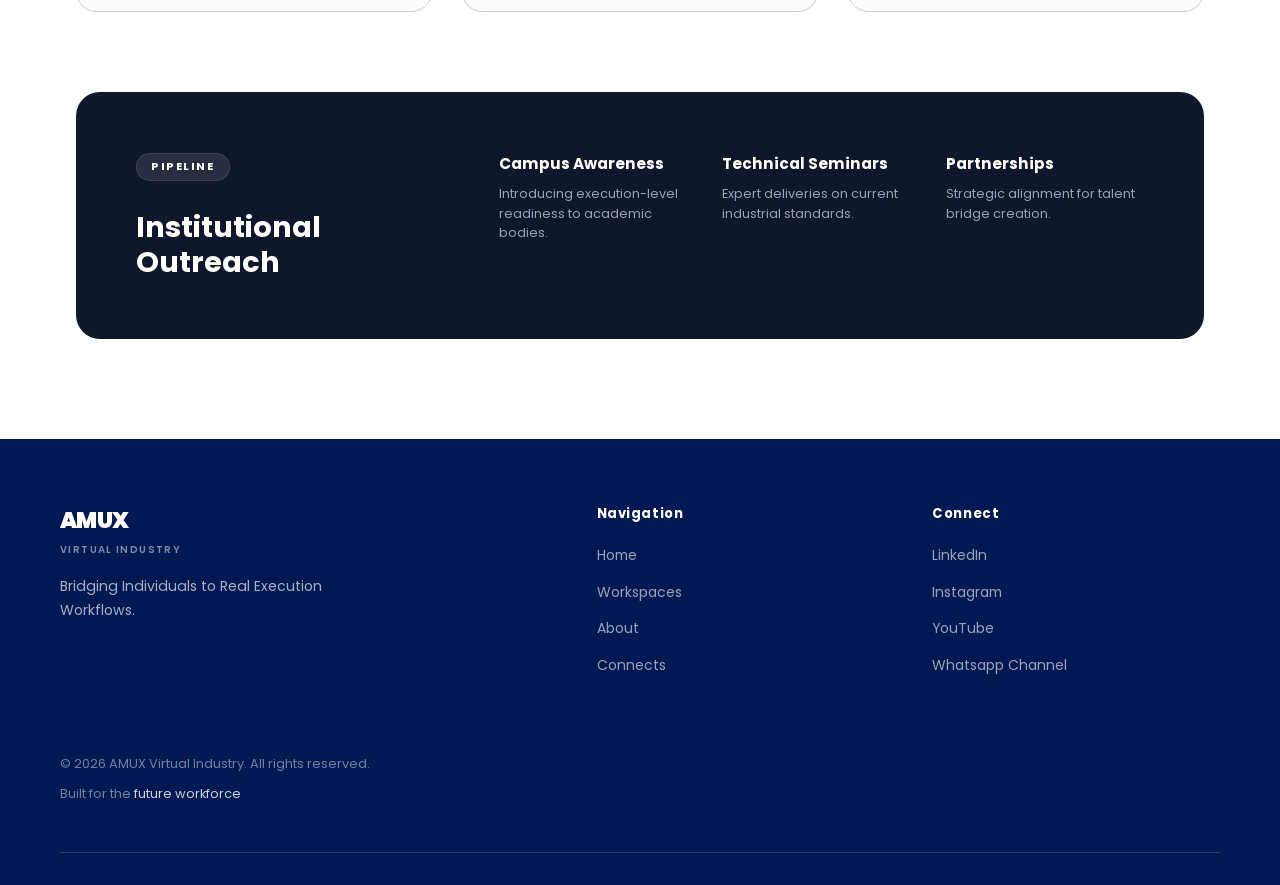
==== commit 3ab302e9: "Update index.html" ====
--- a/index.html
+++ b/index.html
@@ -21,7 +21,7 @@
 
     <div class="hero-badge">
       <span class="badge-dot"></span>
-      Workspace Execution Platform
+      Virtual Industry
     </div>
 
     <h1 class="hero-title">
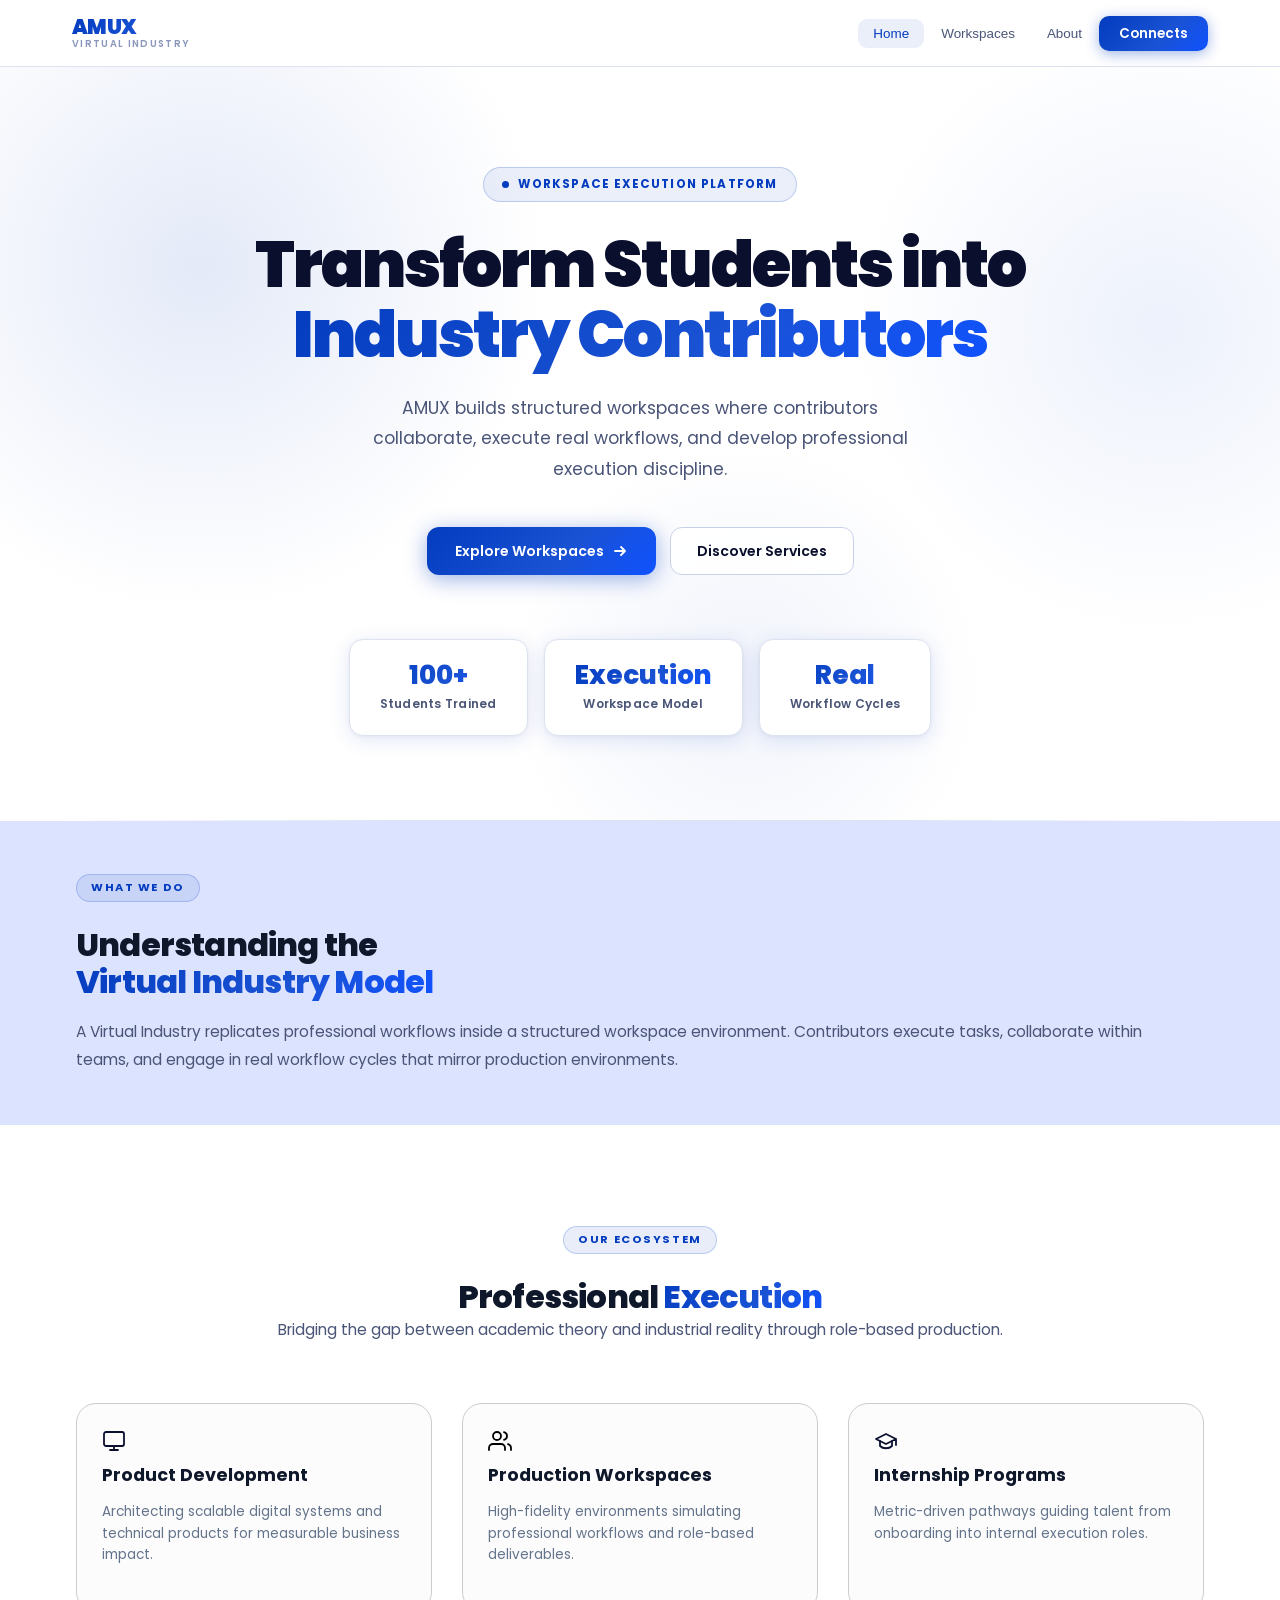
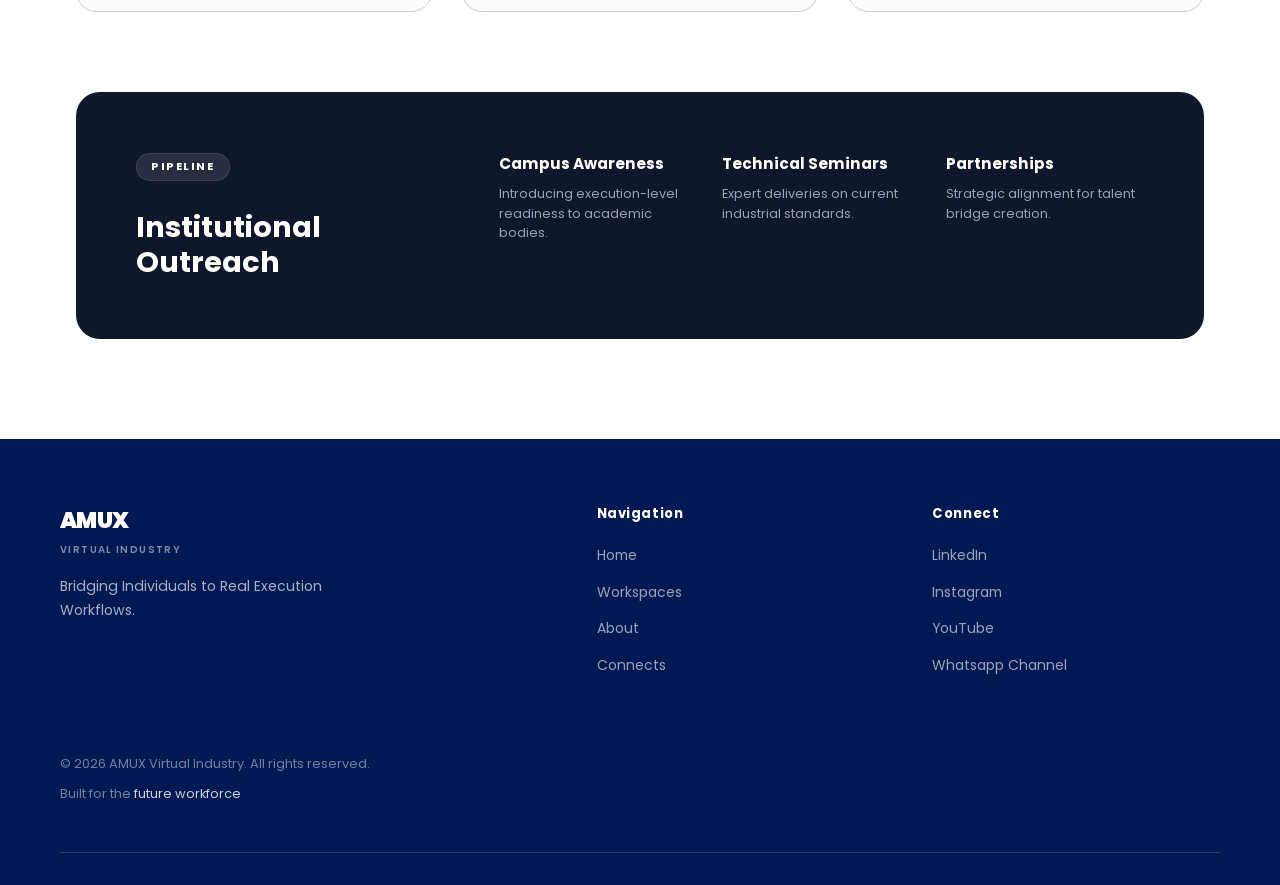
==== commit 8160f702: "Update hero badge text to 'Workspace Execution Platform'" ====
--- a/index.html
+++ b/index.html
@@ -21,7 +21,7 @@
 
     <div class="hero-badge">
       <span class="badge-dot"></span>
-      Virtual Industry
+      Workspace Execution Platform
     </div>
 
     <h1 class="hero-title">
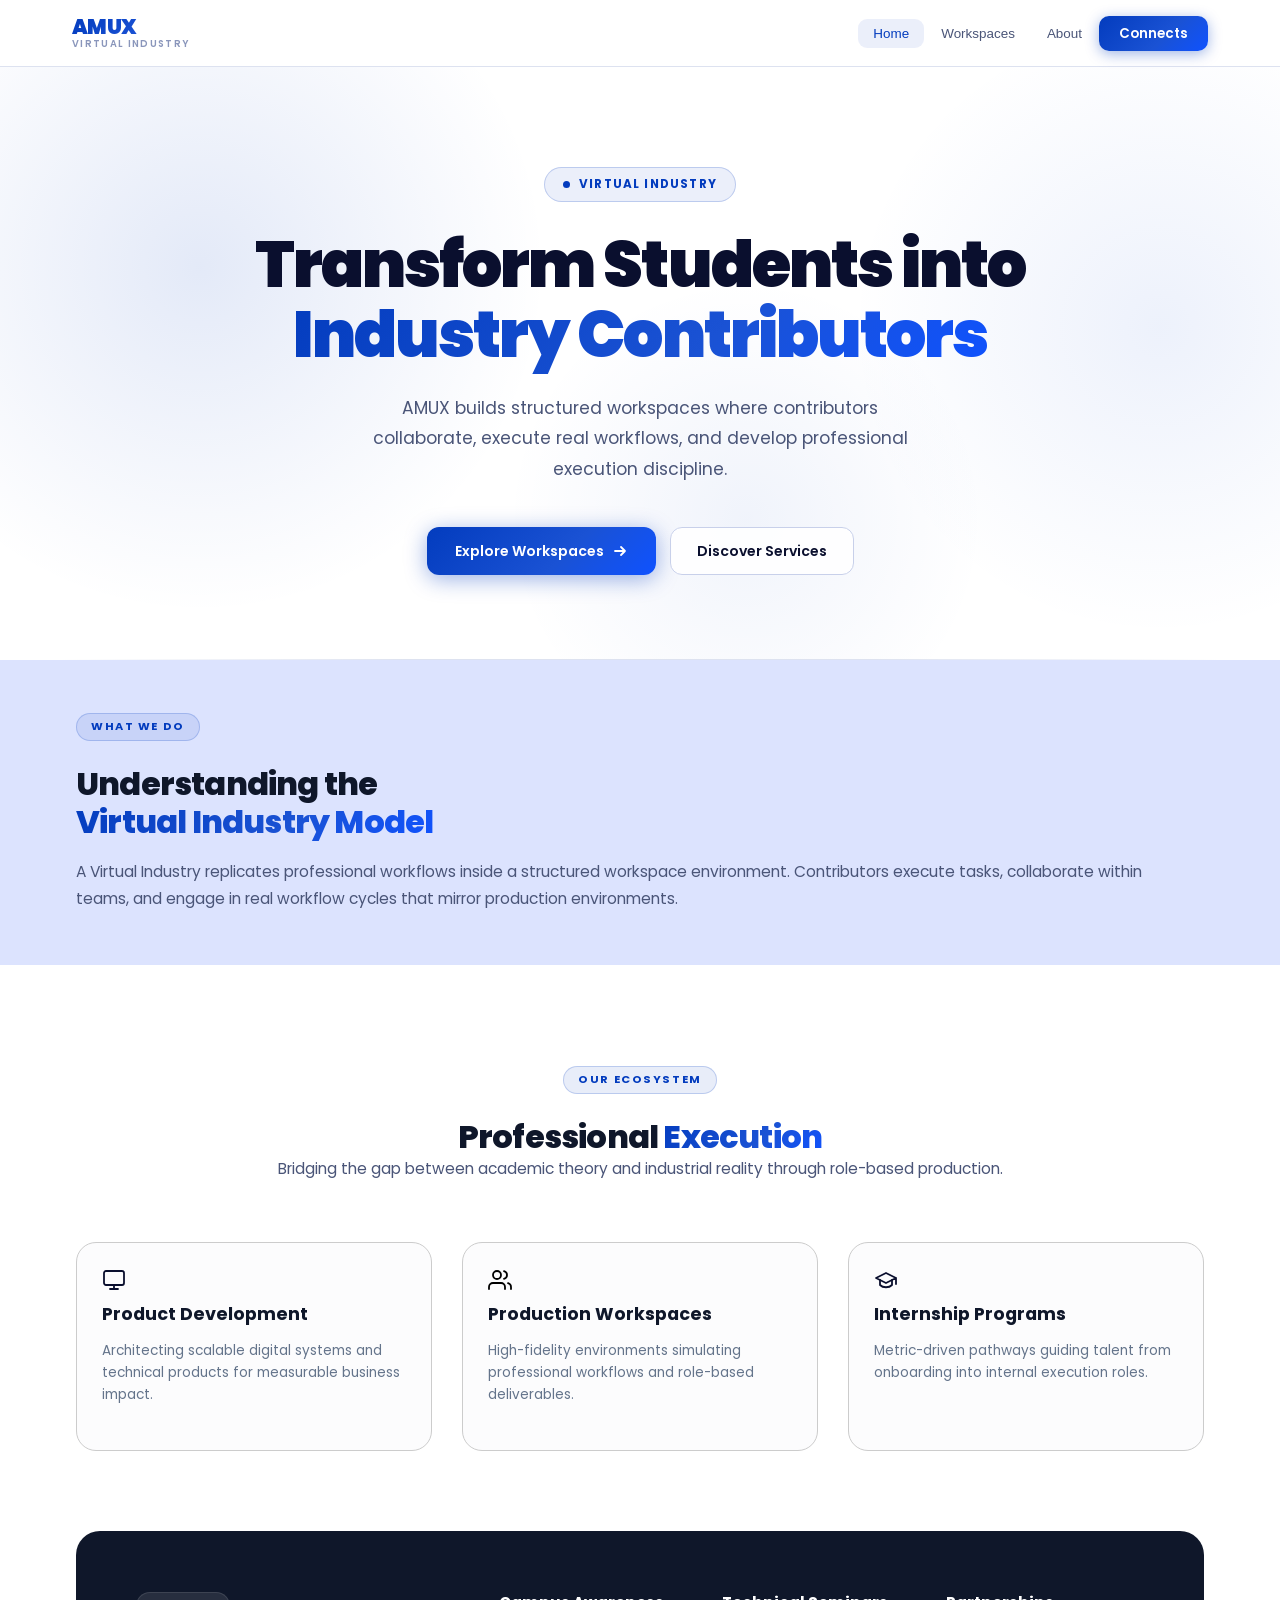
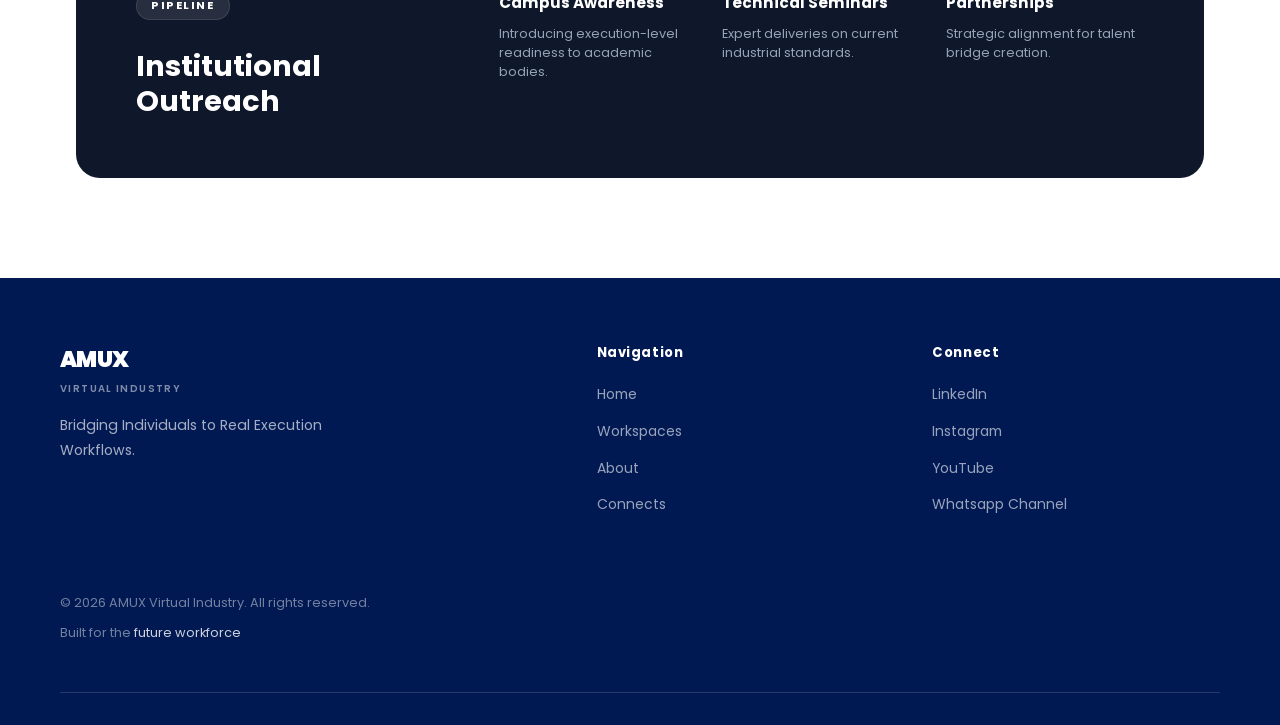
==== commit dcaa6b7a: "Change hero badge and remove stats section Updated the hero badge text and removed the hero stats se" ====
--- a/index.html
+++ b/index.html
@@ -21,7 +21,7 @@
 
     <div class="hero-badge">
       <span class="badge-dot"></span>
-      Workspace Execution Platform
+      Virtual Industry
     </div>
 
     <h1 class="hero-title">
@@ -41,21 +41,6 @@
         </svg>
       </a>
       <a href="#Services" class="btn-secondary">Discover Services</a>
-    </div>
-
-    <div class="hero-stats">
-      <div class="stat-card">
-        <span class="num" data-count="100" data-suffix="+">100+</span>
-        <span class="label">Students Trained</span>
-      </div>
-      <div class="stat-card">
-        <span class="num">Execution</span>
-        <span class="label">Workspace Model</span>
-      </div>
-      <div class="stat-card">
-        <span class="num">Real</span>
-        <span class="label">Workflow Cycles</span>
-      </div>
     </div>
 
   </div>
--- a/index.css
+++ b/index.css
@@ -60,31 +60,101 @@
 }
 
 /* stat cards */
+/* ── HERO STATS → INLINE STRIP (NO CARDS) ── */
 .hero-stats {
-  display: flex; justify-content: center; gap: 16px; flex-wrap: wrap;
-  margin-top: 64px;
-  animation: fadeUp .75s .45s ease both;
-}
+  display: flex;
+  justify-content: space-between;
+  align-items: center;
+
+  width: 100%;
+  max-width: 720px;
+  margin: 56px auto 0;
+
+  padding: 14px 18px;
+
+  gap: 10px;
+}
+
+/* EACH ITEM */
 .stat-card {
-  background: #fff; border: 1px solid var(--border);
-  border-radius: var(--r); padding: 20px 30px; text-align: center;
-  box-shadow: var(--shadow); min-width: 156px;
-  transition: all .26s; position: relative; overflow: hidden;
-}
-.stat-card::before {
-  content: ''; position: absolute; inset: 0;
-  background: var(--grad-soft); opacity: 0; transition: opacity .26s;
-}
-.stat-card:hover { transform: translateY(-5px); box-shadow: var(--shadow-lg); }
-.stat-card:hover::before { opacity: 1; }
+  flex: 1;
+  text-align: center;
+  padding: 4px 6px;
+}
+
+/* NUMBER / MAIN TEXT */
 .stat-card .num {
-  font-size: 1.65rem; font-weight: 800;
-  background: var(--grad); -webkit-background-clip: text; -webkit-text-fill-color: transparent;
-  background-clip: text; line-height: 1.1; display: block; position: relative; z-index: 1;
-}
+  display: block;
+  font-weight: 800;
+  line-height: 1.1;
+
+  /* Fluid typography */
+  font-size: clamp(1.1rem, 2.5vw, 1.8rem);
+
+  background: var(--grad);
+  -webkit-background-clip: text;
+  -webkit-text-fill-color: transparent;
+}
+
+/* LABEL */
 .stat-card .label {
-  font-size: .75rem; font-weight: 600; color: var(--text2); margin-top: 5px;
-  position: relative; z-index: 1; letter-spacing: .02em;
+  display: block;
+  margin-top: 4px;
+
+  font-weight: 600;
+  color: var(--text2);
+
+  /* Fluid typography */
+  font-size: clamp(.6rem, 1.4vw, .8rem);
+  letter-spacing: .04em;
+}
+
+/* OPTIONAL: subtle separators between items */
+.stat-card:not(:last-child) {
+  border-right: 1px solid var(--border);
+}
+
+/* ── TABLET ── */
+@media (max-width: 900px) {
+  .hero-stats {
+    max-width: 100%;
+    padding: 12px 10px;
+  }
+}
+
+/* ── MOBILE ── */
+@media (max-width: 640px) {
+  .hero-stats {
+    gap: 6px;
+    padding: 10px 6px;
+  }
+
+  .stat-card {
+    padding: 2px 4px;
+  }
+
+  .stat-card .num {
+    font-size: clamp(0.95rem, 3.5vw, 1.2rem);
+  }
+
+  .stat-card .label {
+    font-size: clamp(.55rem, 2.5vw, .7rem);
+  }
+}
+
+/* ── VERY SMALL DEVICES ── */
+@media (max-width: 400px) {
+  .hero-stats {
+    gap: 4px;
+  }
+
+  .stat-card .num {
+    font-size: 0.9rem;
+  }
+
+  .stat-card .label {
+    font-size: 0.55rem;
+  }
 }
 
 /* ── VIRTUAL INDUSTRY ── */
@@ -343,8 +413,18 @@
   .hero { padding: 72px 0 60px; }
   .hero-actions { flex-direction: column; align-items: stretch; }
   .btn-primary, .btn-secondary { justify-content: center; }
-  .hero-stats { gap: 12px; }
-  .stat-card { min-width: 130px; padding: 16px 20px; }
+  .hero-stats {
+    gap: 12px;
+    flex-wrap: nowrap;
+    justify-content: space-between;
+    width: 100%;
+  }
+  .stat-card {
+    min-width: 0;
+    padding: 16px 14px;
+    flex: 1 1 0;
+  }
+
   .services-grid { grid-template-columns: 1fr; }
   .vi-pills { display: none; }
   .virtual-inner { grid-template-columns: 1fr; }
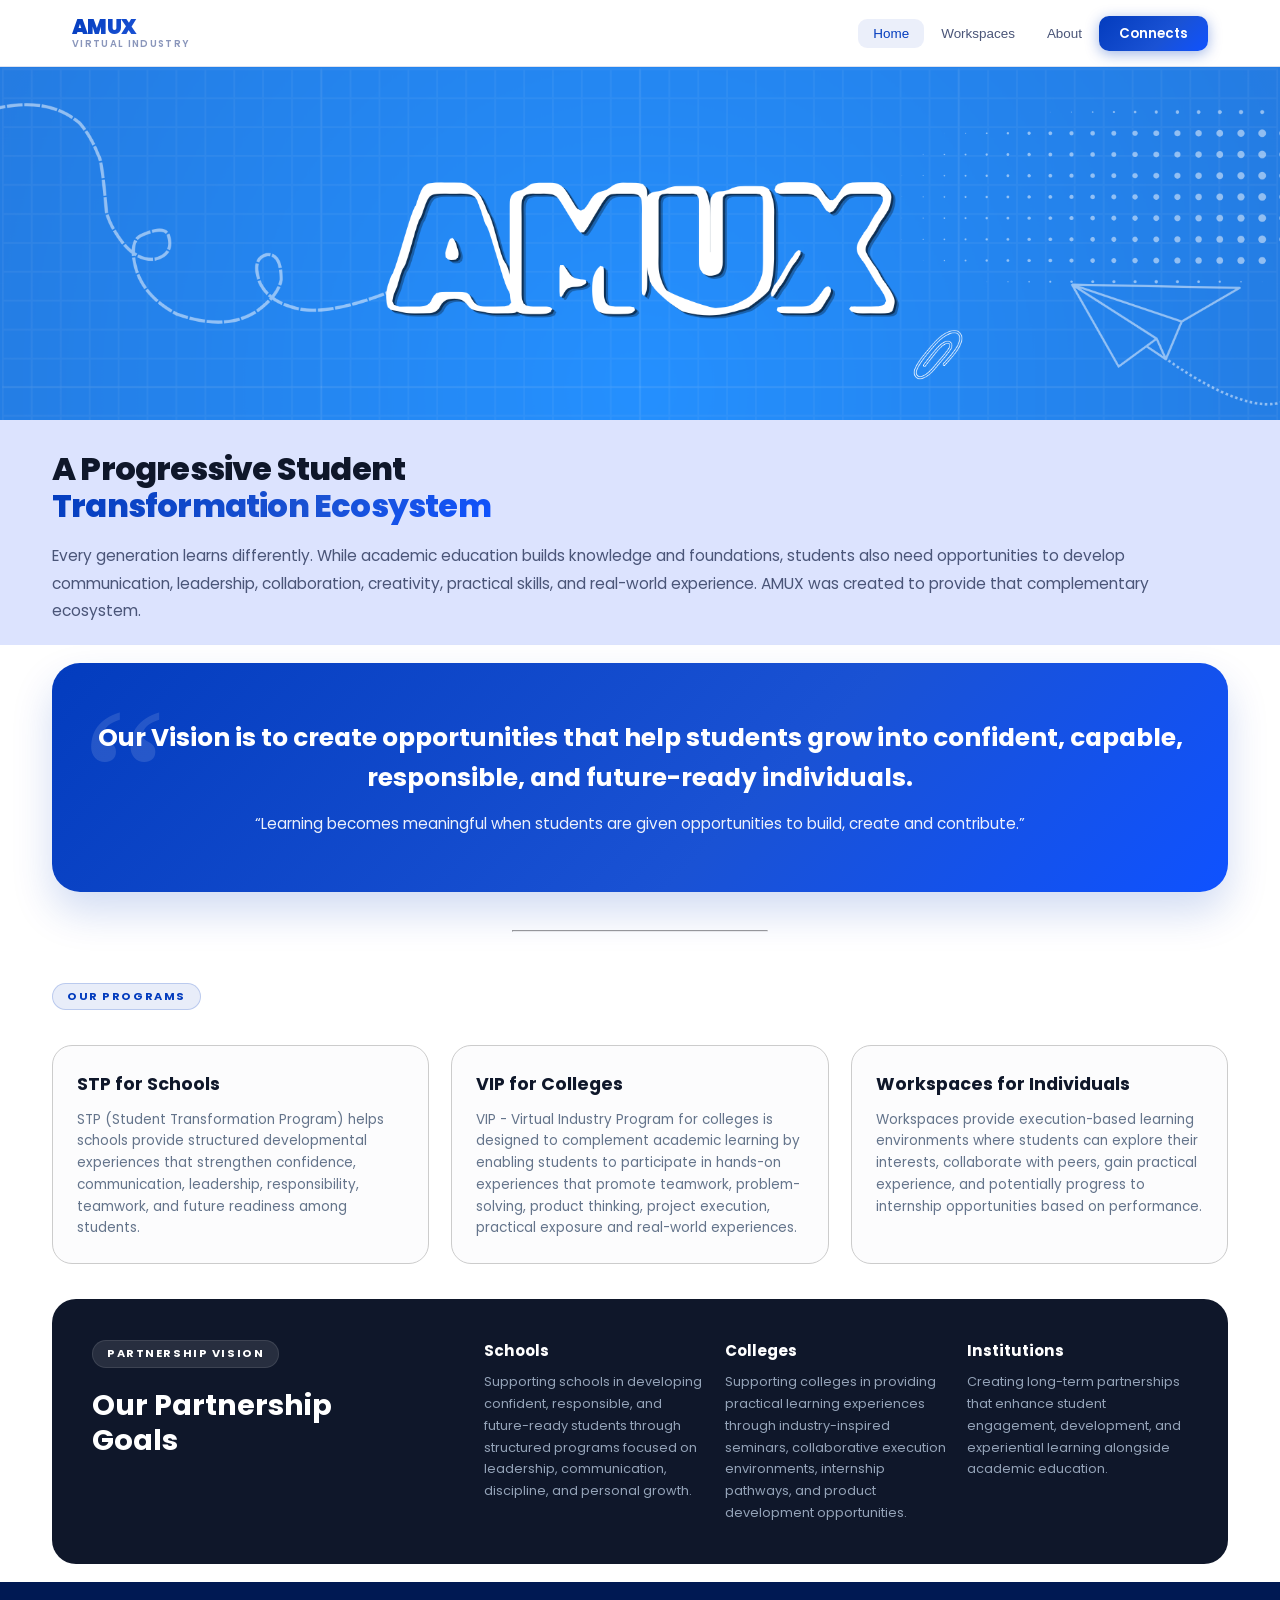
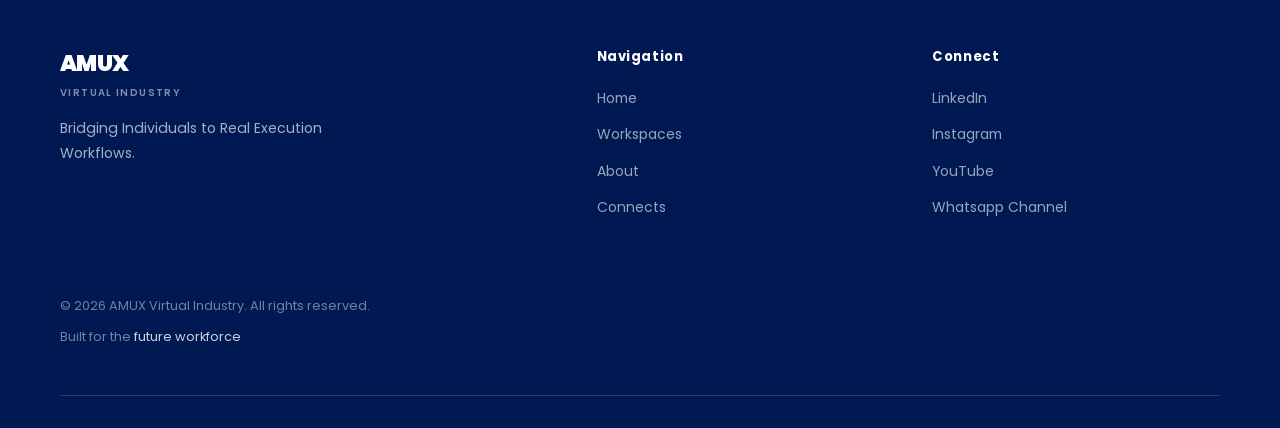
==== commit 61f3f564: "Update index.html" ====
--- a/index.html
+++ b/index.html
@@ -3,86 +3,325 @@
 <head>
 <meta charset="UTF-8">
 <meta name="viewport" content="width=device-width, initial-scale=1.0">
-<title>AMUX — Virtual Industry</title>
+<title>AMUX</title>
 <link rel="stylesheet" href="style.css">
 <link rel="stylesheet" href="index.css">
 
 </head>
+<style>
+:root{
+    --glass: rgba(255,255,255,.8);
+    --brand-light:#f0f4ff;
+}
+
+/* ===================================
+   ANIMATION
+=================================== */
+
+.fade-up{
+    opacity:0;
+    transform:translateY(30px);
+    transition:all .7s cubic-bezier(.16,1,.3,1);
+}
+
+.fade-up.visible{
+    opacity:1;
+    transform:translateY(0);
+}
+
+/* ===================================
+   INDEX PAGE SPACING
+=================================== */
+
+.index-reduce-spaces section{
+    padding:18px 0;
+}
+
+.virtual-section{
+    padding-top:20px !important;
+    padding-bottom:20px !important;
+}
+
+.services-wrapper{
+    padding-top:10px !important;
+}
+
+.container{
+    max-width:95%;
+    width:100%;
+    margin:auto;
+    padding:0 20px;
+}
+
+/* ===================================
+   FULL WIDTH BANNERS
+=================================== */
+
+.ad16x9{
+    width:100vw;
+    margin-left:calc(50% - 50vw);
+    margin-right:calc(50% - 50vw);
+    overflow:hidden;
+    margin-top:0;
+    margin-bottom:0;
+}
+
+.ad16x9 img{
+    width:100%;
+    height:auto;
+    display:block;
+}
+
+/* ===================================
+   VISION CARD
+=================================== */
+
+.vision-box{
+    background:var(--grad);
+    color:#fff;
+    padding:55px 35px;
+    border-radius:28px;
+    text-align:center;
+    box-shadow:0 20px 40px rgba(3,60,190,.18);
+    position:relative;
+    overflow:hidden;
+    margin-top:0;
+}
+
+.vision-box::before{
+    content:"“";
+    position:absolute;
+    top:-40px;
+    left:30px;
+    font-size:12rem;
+    opacity:.12;
+    font-family:serif;
+}
+
+.vision-box h3{
+    font-size:1.55rem;
+    font-weight:700;
+    line-height:1.6;
+    position:relative;
+    z-index:2;
+}
+
+.vision-box p{
+    margin-top:15px;
+    opacity:.92;
+    font-size:.95rem;
+}
+
+/* ===================================
+   PROGRAM CARDS
+=================================== */
+
+.capability-grid{
+    display:grid;
+    grid-template-columns:repeat(3,1fr);
+    gap:22px;
+    margin-top:25px;
+    margin-bottom:35px;
+}
+
+.cap-card{
+    border-radius:20px;
+    transition:.3s ease;
+}
+
+.cap-card:hover{
+    transform:translateY(-6px);
+}
+
+.cap-info{
+    padding:24px;
+}
+
+.cap-info h3{
+    margin-bottom:10px;
+}
+
+.cap-info p{
+    margin-bottom:0;
+}
+
+/* ===================================
+   PARTNERSHIP BANNER
+=================================== */
+
+.outreach-banner{
+    margin-top:10px;
+    padding:40px;
+    border-radius:24px;
+}
+
+.outreach-items{
+    gap:20px;
+}
+
+.o-item p{
+    line-height:1.7;
+}
+
+/* ===================================
+   SECTION LABEL
+=================================== */
+
+.section-label{
+    margin-bottom:10px;
+}
+
+/* ===================================
+   TITLE SPACING
+=================================== */
+
+.section-title{
+    margin-bottom:10px;
+}
+
+.section-desc{
+    margin-bottom:0;
+}
+
+/* ===================================
+   DIVIDER
+=================================== */
+
+.section-divider{
+    margin:0 auto;
+}
+
+/* ===================================
+   REMOVE EXTRA EMPTY SPACE
+=================================== */
+
+.virtual-inner{
+    margin-bottom:0;
+}
+
+.virtual-text{
+    margin-bottom:0;
+}
+
+.outreach-intro h2{
+    margin-top:10px;
+}
+
+/* ===================================
+   MOBILE
+=================================== */
+
+@media(max-width:992px){
+
+    .capability-grid{
+        grid-template-columns:1fr;
+        gap:18px;
+    }
+
+    .outreach-banner{
+        grid-template-columns:1fr;
+        padding:30px;
+        gap:25px;
+    }
+
+    .outreach-items{
+        grid-template-columns:1fr;
+    }
+
+    .vision-box{
+        padding:40px 24px;
+    }
+
+    .vision-box h3{
+        font-size:1.3rem;
+    }
+}
+
+@media(max-width:640px){
+
+    .container{
+        padding:0 16px;
+    }
+
+    .index-reduce-spaces section{
+        padding:14px 0;
+    }
+
+    .vision-box{
+        padding:32px 18px;
+        border-radius:20px;
+    }
+
+    .vision-box h3{
+        font-size:1.15rem;
+        line-height:1.5;
+    }
+
+    .vision-box p{
+        font-size:.85rem;
+    }
+
+    .cap-info{
+        padding:20px;
+    }
+
+    .outreach-banner{
+        padding:24px;
+        border-radius:18px;
+    }
+}
+    </style>
 <body>
 
 <div id="nav-placeholder"></div>
 
-<!-- ══════════ HERO ══════════ -->
-<section class="hero">
-  <div class="hero-glow-1"></div>
-  <div class="hero-glow-2"></div>
-  <div class="hero-glow-3"></div>
-  <div class="container hero-inner">
-
-    <div class="hero-badge">
-      <span class="badge-dot"></span>
-      Virtual Industry
+<!-- index-only spacing wrapper -->
+<style>
+  /* keep wrapper affecting only below content in index page */
+  .index-reduce-spaces { width: 100%; }
+</style>
+<div class="ad16x9">
+        <img src="assets/ad1.png" alt="Ad">
     </div>
-
-    <h1 class="hero-title">
-      Transform Students into<br>
-      <span class="grad-text">Industry Contributors</span>
-    </h1>
-
-    <p class="hero-desc">
-      AMUX builds structured workspaces where contributors collaborate, execute real workflows, and develop professional execution discipline.
-    </p>
-
-    <div class="hero-actions">
-      <a href="workspaces.html" class="btn-primary">
-        Explore Workspaces
-        <svg width="16" height="16" viewBox="0 0 16 16" fill="none">
-          <path d="M3 8h10M9 4l4 4-4 4" stroke="currentColor" stroke-width="1.8" stroke-linecap="round" stroke-linejoin="round"/>
-        </svg>
-      </a>
-      <a href="#Services" class="btn-secondary">Discover Services</a>
-    </div>
-
-  </div>
-</section>
-
-<div class="section-divider"></div>
-
+    
 <!-- ══════════ VIRTUAL INDUSTRY ══════════ -->
+<div class="index-reduce-spaces">
 <section class="virtual-section fade-up">
+
   <div class="container virtual-inner">
     <div class="virtual-text">
-      <span class="section-label">What We Do</span>
       <h2 class="section-title" style="margin-bottom:18px;">
-        Understanding the<br><span class="grad-text">Virtual Industry Model</span>
+        A Progressive Student<br><span class="grad-text">Transformation Ecosystem</span>
       </h2>
       <p class="section-desc">
-        A Virtual Industry replicates professional workflows inside a structured workspace environment. Contributors execute tasks, collaborate within teams, and engage in real workflow cycles that mirror production environments.
+        Every generation learns differently. While academic education builds knowledge and foundations, students also need opportunities to develop communication, leadership, collaboration, creativity, practical skills, and real-world experience. AMUX was created to provide that complementary ecosystem.
       </p>
     </div>
     
   </div>
 </section>
+<section>
+<div class="container">
+            <div class="vision-box fade-up">
+                <h3>Our Vision is to create opportunities that help students grow into confident, capable, responsible, and future-ready individuals.</h3>
+                <p>“Learning becomes meaningful when students are given opportunities to build, create and contribute.” </p>
+            </div>
+        </div>
+    </section>
+<hr class="section-divider" style="margin-top:20px; margin-bottom:40px; width: 20%;color: grey;">
 <section id="Services" class="services-wrapper">
+
     <div class="container">
-        <div class="section-header fade-up">
-            <span class="section-label">Our Ecosystem</span>
-            <h2 class="section-title">Professional <span class="grad-text">Execution</span></h2>
-            <p class="section-desc">Bridging the gap between academic theory and industrial reality through role-based production.</p>
-        </div>
+            <span class="section-label">Our Programs</span>
+       
 
         <div class="capability-grid">
             
             <div class="cap-card fade-up">
     
                 <div class="cap-info">
-                  <div class="svc-icon">
-          <svg width="24" height="24" viewBox="0 0 24 24" fill="none" stroke="currentColor" stroke-width="1.8" stroke-linecap="round" stroke-linejoin="round">
-            <rect x="2" y="3" width="20" height="14" rx="2"/><path d="M8 21h8M12 17v4"/>
-          </svg>
-        </div>
-                    <h3>Product Development</h3>
-                    <p>Architecting scalable digital systems and technical products for measurable business impact.</p>
+                    <h3>STP for Schools</h3>
+                    <p>STP (Student Transformation Program) helps schools provide structured developmental experiences that strengthen confidence, communication, leadership, responsibility, teamwork, and future readiness among students. </p>
                 </div>
             </div>
 
@@ -90,15 +329,11 @@
                 
                 <div class="cap-info">
                   <div class="svc-icon">
-          <svg width="24" height="24" viewBox="0 0 24 24" fill="none" stroke="black" stroke-width="1.8" stroke-linecap="round" stroke-linejoin="round">
-            
-            <path d="M17 21v-2a4 4 0 0 0-4-4H5a4 4 0 0 0-4 4v2"/>
-            <circle cx="9" cy="7" r="4"/>
-            <path d="M23 21v-2a4 4 0 0 0-3-3.87M16 3.13a4 4 0 0 1 0 7.75"/>
-          </svg>
-        </div>
-                    <h3>Production Workspaces</h3>
-                    <p>High-fidelity environments simulating professional workflows and role-based deliverables.</p>
+        </div>
+                    <h3>VIP for Colleges</h3>
+                    <p>VIP - Virtual Industry Program for colleges is designed to complement academic learning by enabling students to 
+participate in hands-on experiences that promote teamwork, problem-solving, product 
+thinking, project execution, practical exposure and real-world experiences.</p>
                     
                 </div>
             </a>
@@ -107,42 +342,44 @@
                 
                 <div class="cap-info">
                   <div class="svc-icon">
-          <svg width="24" height="24" viewBox="0 0 24 24" fill="none" stroke="currentColor" stroke-width="1.8" stroke-linecap="round" stroke-linejoin="round">
-            <path d="M22 10v6M2 10l10-5 10 5-10 5z"/>
-            <path d="M6 12v5c3 3 9 3 12 0v-5"/>
-          </svg>
-        </div>
-                    <h3>Internship Programs</h3>
-                    <p>Metric-driven pathways guiding talent from onboarding into internal execution roles.</p>
+        </div>
+                    <h3>Workspaces for Individuals</h3>
+                    <p>Workspaces provide execution-based learning environments where students can explore their interests, collaborate with peers, gain practical experience, and potentially progress to internship opportunities based on performance.  </p>
                     
                 </div>
             </div>
         </div>
 
+        
+
         <div class="outreach-banner fade-up">
             <div class="outreach-intro">
-                <span class="section-label dark-label">Pipeline</span>
-                <h2>Institutional <br>Outreach</h2>
+                <span class="section-label dark-label">Partnership Vision</span>
+                <h2>Our Partnership <br>Goals</h2>
             </div>
             <div class="outreach-items">
                 <div class="o-item">
-                    <h4>Campus Awareness</h4>
-                    <p>Introducing execution-level readiness to academic bodies.</p>
+                    <h4>Schools</h4>
+    <p>Supporting schools in developing confident, responsible, and future-ready students through structured programs focused on leadership, communication, discipline, and personal growth.</p>
+
                 </div>
                 <div class="o-item">
-                    <h4>Technical Seminars</h4>
-                    <p>Expert deliveries on current industrial standards.</p>
-                </div>
+                    <h4>Colleges</h4>
+    <p>Supporting colleges in providing practical learning experiences through industry-inspired seminars, collaborative execution environments, internship pathways, and product development opportunities.</p>
+</div>
                 <div class="o-item">
-                    <h4>Partnerships</h4>
-                    <p>Strategic alignment for talent bridge creation.</p>
-                </div>
+                    <h4>Institutions</h4>
+    <p>Creating long-term partnerships that enhance student engagement, development, and experiential learning alongside academic education.</p>
+</div>
             </div>
         </div>
     </div>
 </section>
 
+</div> <!-- /index-reduce-spaces -->
+
 <div id="footer-placeholder"></div>
+
 
 <script src="partials.js"></script>
 <script src="main.js"></script>
--- a/style.css
+++ b/style.css
@@ -48,10 +48,22 @@
   overflow-x: hidden;
   -webkit-font-smoothing: antialiased;
 }
-
-::-webkit-scrollbar { width: 5px; }
-::-webkit-scrollbar-track { background: var(--bg2); }
-::-webkit-scrollbar-thumb { background: var(--brand); border-radius: 99px; }
+/* HIDE SCROLLBAR ENTIRE WEBSITE */
+
+/* Chrome, Edge, Safari */
+::-webkit-scrollbar{
+    display:none;
+}
+
+/* Firefox */
+html{
+    scrollbar-width:none;
+}
+
+/* IE & old Edge */
+body{
+    -ms-overflow-style:none;
+}
 
 /* ── UTILITIES ── */
 .container { max-width: 90%; margin: 0 auto; padding: 0 12px; }
@@ -288,9 +300,11 @@
    ═══════════════════════════════════════════ */
 
 .services-wrapper {
-    padding: 100px 0;
+    /* Avoid stacked spacing with global `section { padding: 52px 0; }` */
+    padding-top: 50px;
     background: #ffffff;
 }
+
 
 .section-header {
     text-align: center;
@@ -614,57 +628,81 @@
 /* BENEFITS — HORIZONTAL SCROLL */
 
 .benefits-scroll{
-display:flex;
-overflow-x:auto;
-gap:18px;
-margin-top:44px;
-padding-bottom:10px;
-scroll-snap-type:x mandatory;
-}
-
-.benefits-scroll::-webkit-scrollbar{
-height:6px;
-}
-
-.benefits-scroll::-webkit-scrollbar-thumb{
-background:rgba(0,0,0,.2);
-border-radius:99px;
+  display:flexbox;
+  
+  flex-wrap:wrap;
+  justify-content:center;
+  gap:10px;
+  margin-top:44px;
+  padding-bottom:0;
+  overflow:visible; /* do not hide content */
+}
+
+.benefits-scroll::-webkit-scrollbar{ 
+  height:0;
+}
+
+.benefits-scroll::-webkit-scrollbar-thumb{ 
+  background:transparent;
+  border-radius:99px;
 }
 
 .benefit-card{
-min-width:300px;
-max-width:320px;
-background:#fff;
-border:1px solid var(--border);
-border-radius:var(--r-lg);
-padding:24px 22px;
-box-shadow:var(--shadow);
-scroll-snap-align:start;
-transition:.25s;
+  /* Flex-wrap cards: each row fills available width */
+  
+  background:#fff;
+  border:1px solid var(--border);
+  border-radius:var(--r-lg);
+  padding:24px 22px;
+  box-shadow:var(--shadow);
+  transition:.25s;
+}
+
+/* >= 1024px: 3 per row (laptop/large tablet) */
+@media (min-width: 1024px){
+  .benefit-card{ flex:0 0 calc((100% - 2 * 10px) / 3); }
+}
+
+/* >= 900px safety: still keep 3 per row (prevents dropping to 2 cards too early) */
+@media (min-width: 900px){
+  .benefit-card{ flex:0 0 calc((100% - 2 * 10px) / 3); }
+}
+
+
+
+/* 561px - 999px: 2 per row */
+@media (min-width: 561px) and (max-width: 999px){
+  .benefit-card{ flex:0 0 calc((100% - 1 * 18px) / 2); }
+}
+
+/* 0 - 560px: 1 per row */
+@media (max-width: 560px){
+  .benefit-card{ flex:0 0 100%; }
 }
 
 .benefit-card:hover{
-transform:translateY(-4px);
-box-shadow:var(--shadow-lg);
+  transform:translateY(-4px);
+  box-shadow:var(--shadow-lg);
 }
 
 .benefit-title{
-font-weight:700;
-font-size:.92rem;
-margin-bottom:10px;
+  font-weight:700;
+  font-size:.92rem;
+  margin-bottom:10px;
 }
 
 .benefit-card ul{
-padding-left:18px;
-margin:0;
+  padding-left:18px;
+  margin:0;
 }
 
 .benefit-card li{
-font-size:.83rem;
-color:var(--text2);
-line-height:1.7;
-margin-bottom:6px;
-}
+  font-size:.83rem;
+  color:var(--text2);
+  line-height:1.7;
+  margin-bottom:6px;
+}
+
 
 
 /* MSME */
--- a/index.css
+++ b/index.css
@@ -60,27 +60,27 @@
 }
 
 /* stat cards */
-/* ── HERO STATS → INLINE STRIP (NO CARDS) ── */
+/* ── HERO STATS ── */
 .hero-stats {
-  display: flex;
-  justify-content: space-between;
-  align-items: center;
-
   width: 100%;
   max-width: 720px;
-  margin: 56px auto 0;
+  margin-top: 30px;
 
   padding: 14px 18px;
 
+  display: grid;
+  grid-template-columns: repeat(3, minmax(0, 1fr));
   gap: 10px;
+
+  justify-content: center;
 }
 
 /* EACH ITEM */
 .stat-card {
-  flex: 1;
   text-align: center;
   padding: 4px 6px;
 }
+
 
 /* NUMBER / MAIN TEXT */
 .stat-card .num {
@@ -109,10 +109,7 @@
   letter-spacing: .04em;
 }
 
-/* OPTIONAL: subtle separators between items */
-.stat-card:not(:last-child) {
-  border-right: 1px solid var(--border);
-}
+
 
 /* ── TABLET ── */
 @media (max-width: 900px) {
@@ -190,9 +187,9 @@
 
 /* ── SERVICES PREVIEW ── */
 .services-preview-section { background: var(--bg); }
-.services-header { margin-bottom: 44px; }
+.services-header { margin-bottom: 4px; }
 .services-grid {
-  display: grid; grid-template-columns: repeat(2, 1fr); gap: 22px;
+  display: grid; grid-template-columns: repeat(2, 1fr); gap: 10px;
 }
 .service-card {
   background: #fff; border: 1px solid var(--border);
@@ -415,15 +412,15 @@
   .btn-primary, .btn-secondary { justify-content: center; }
   .hero-stats {
     gap: 12px;
-    flex-wrap: nowrap;
-    justify-content: space-between;
     width: 100%;
-  }
+    grid-template-columns: repeat(2, minmax(0, 1fr));
+    justify-items: center;
+  }
+
   .stat-card {
-    min-width: 0;
     padding: 16px 14px;
-    flex: 1 1 0;
-  }
+  }
+
 
   .services-grid { grid-template-columns: 1fr; }
   .vi-pills { display: none; }
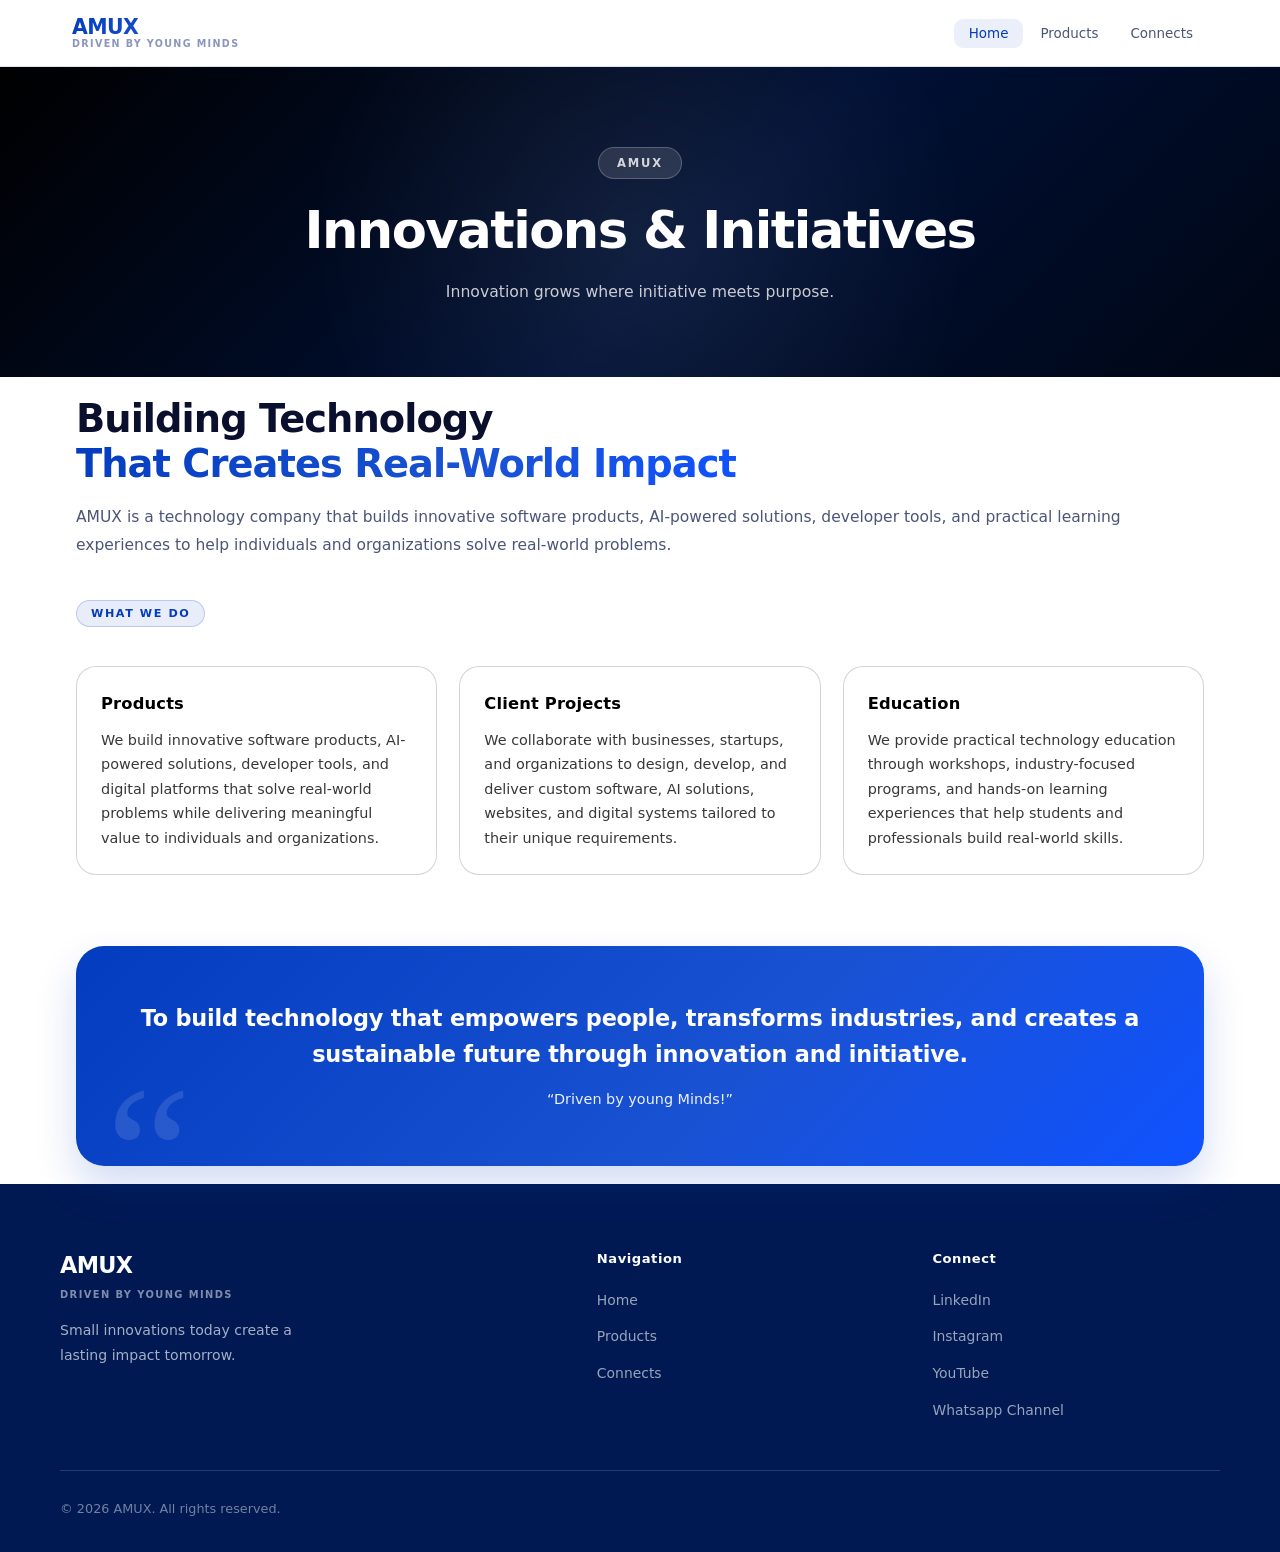
==== commit 4cf21778: "Add files via upload" ====
--- a/index.html
+++ b/index.html
@@ -1,387 +1,123 @@
 <!DOCTYPE html>
 <html lang="en">
 <head>
-<meta charset="UTF-8">
-<meta name="viewport" content="width=device-width, initial-scale=1.0">
-<title>AMUX</title>
-<link rel="stylesheet" href="style.css">
-<link rel="stylesheet" href="index.css">
+    <meta charset="UTF-8">
+    <meta name="viewport" content="width=device-width, initial-scale=1.0">
 
+    <!-- Primary SEO -->
+    <title>AMUX | Technology Products, AI Solutions & Education</title>
+
+    <meta name="description"
+        content="AMUX builds innovative software products, AI-powered solutions, developer tools, client projects, and practical technology education that create real-world impact.">
+
+    <meta name="keywords"
+        content="AMUX, AI, Software Development, Developer Tools, Technology Company, Artificial Intelligence, Client Projects, Education, Innovation, Startup, Green Prompt">
+
+    <meta name="author" content="AMUX">
+    <meta name="robots" content="index, follow">
+    <meta name="theme-color" content="#033cbe">
+
+    <!-- Canonical -->
+    <link rel="canonical" href="https://amux.in/">
+
+    <!-- Favicon -->
+    <link rel="icon" type="image/png" sizes="32x32" href="assets/favicon.jpg">
+    <link rel="icon" type="image/png" sizes="16x16" href="assets/favicon.jpg">
+    <link rel="apple-touch-icon" href="assets/favicon.jpg">
+
+    <!-- Open Graph -->
+    <meta property="og:type" content="website">
+    <meta property="og:site_name" content="AMUX">
+    <meta property="og:title" content="AMUX | Technology Products, AI Solutions & Education">
+    <meta property="og:description"
+        content="Building technology that creates real-world impact through innovative products, AI solutions, developer tools, client projects, and practical education.">
+    <meta property="og:url" content="https://amux.in/">
+    <meta property="og:image" content="https://amux.in/assets/og-image.png">
+
+    <!-- Twitter Card -->
+    <meta name="twitter:card" content="summary_large_image">
+    <meta name="twitter:title" content="AMUX | Technology Products, AI Solutions & Education">
+    <meta name="twitter:description"
+        content="Innovative software products, AI solutions, developer tools, client projects, and practical technology education.">
+    <meta name="twitter:image" content="https://amux.in/assets/og-image.png">
+
+    <!-- Styles -->
+    <link rel="stylesheet" href="css/global.css">
+    <link rel="stylesheet" href="css/index.css">
 </head>
-<style>
-:root{
-    --glass: rgba(255,255,255,.8);
-    --brand-light:#f0f4ff;
-}
 
-/* ===================================
-   ANIMATION
-=================================== */
-
-.fade-up{
-    opacity:0;
-    transform:translateY(30px);
-    transition:all .7s cubic-bezier(.16,1,.3,1);
-}
-
-.fade-up.visible{
-    opacity:1;
-    transform:translateY(0);
-}
-
-/* ===================================
-   INDEX PAGE SPACING
-=================================== */
-
-.index-reduce-spaces section{
-    padding:18px 0;
-}
-
-.virtual-section{
-    padding-top:20px !important;
-    padding-bottom:20px !important;
-}
-
-.services-wrapper{
-    padding-top:10px !important;
-}
-
-.container{
-    max-width:95%;
-    width:100%;
-    margin:auto;
-    padding:0 20px;
-}
-
-/* ===================================
-   FULL WIDTH BANNERS
-=================================== */
-
-.ad16x9{
-    width:100vw;
-    margin-left:calc(50% - 50vw);
-    margin-right:calc(50% - 50vw);
-    overflow:hidden;
-    margin-top:0;
-    margin-bottom:0;
-}
-
-.ad16x9 img{
-    width:100%;
-    height:auto;
-    display:block;
-}
-
-/* ===================================
-   VISION CARD
-=================================== */
-
-.vision-box{
-    background:var(--grad);
-    color:#fff;
-    padding:55px 35px;
-    border-radius:28px;
-    text-align:center;
-    box-shadow:0 20px 40px rgba(3,60,190,.18);
-    position:relative;
-    overflow:hidden;
-    margin-top:0;
-}
-
-.vision-box::before{
-    content:"“";
-    position:absolute;
-    top:-40px;
-    left:30px;
-    font-size:12rem;
-    opacity:.12;
-    font-family:serif;
-}
-
-.vision-box h3{
-    font-size:1.55rem;
-    font-weight:700;
-    line-height:1.6;
-    position:relative;
-    z-index:2;
-}
-
-.vision-box p{
-    margin-top:15px;
-    opacity:.92;
-    font-size:.95rem;
-}
-
-/* ===================================
-   PROGRAM CARDS
-=================================== */
-
-.capability-grid{
-    display:grid;
-    grid-template-columns:repeat(3,1fr);
-    gap:22px;
-    margin-top:25px;
-    margin-bottom:35px;
-}
-
-.cap-card{
-    border-radius:20px;
-    transition:.3s ease;
-}
-
-.cap-card:hover{
-    transform:translateY(-6px);
-}
-
-.cap-info{
-    padding:24px;
-}
-
-.cap-info h3{
-    margin-bottom:10px;
-}
-
-.cap-info p{
-    margin-bottom:0;
-}
-
-/* ===================================
-   PARTNERSHIP BANNER
-=================================== */
-
-.outreach-banner{
-    margin-top:10px;
-    padding:40px;
-    border-radius:24px;
-}
-
-.outreach-items{
-    gap:20px;
-}
-
-.o-item p{
-    line-height:1.7;
-}
-
-/* ===================================
-   SECTION LABEL
-=================================== */
-
-.section-label{
-    margin-bottom:10px;
-}
-
-/* ===================================
-   TITLE SPACING
-=================================== */
-
-.section-title{
-    margin-bottom:10px;
-}
-
-.section-desc{
-    margin-bottom:0;
-}
-
-/* ===================================
-   DIVIDER
-=================================== */
-
-.section-divider{
-    margin:0 auto;
-}
-
-/* ===================================
-   REMOVE EXTRA EMPTY SPACE
-=================================== */
-
-.virtual-inner{
-    margin-bottom:0;
-}
-
-.virtual-text{
-    margin-bottom:0;
-}
-
-.outreach-intro h2{
-    margin-top:10px;
-}
-
-/* ===================================
-   MOBILE
-=================================== */
-
-@media(max-width:992px){
-
-    .capability-grid{
-        grid-template-columns:1fr;
-        gap:18px;
-    }
-
-    .outreach-banner{
-        grid-template-columns:1fr;
-        padding:30px;
-        gap:25px;
-    }
-
-    .outreach-items{
-        grid-template-columns:1fr;
-    }
-
-    .vision-box{
-        padding:40px 24px;
-    }
-
-    .vision-box h3{
-        font-size:1.3rem;
-    }
-}
-
-@media(max-width:640px){
-
-    .container{
-        padding:0 16px;
-    }
-
-    .index-reduce-spaces section{
-        padding:14px 0;
-    }
-
-    .vision-box{
-        padding:32px 18px;
-        border-radius:20px;
-    }
-
-    .vision-box h3{
-        font-size:1.15rem;
-        line-height:1.5;
-    }
-
-    .vision-box p{
-        font-size:.85rem;
-    }
-
-    .cap-info{
-        padding:20px;
-    }
-
-    .outreach-banner{
-        padding:24px;
-        border-radius:18px;
-    }
-}
-    </style>
 <body>
 
 <div id="nav-placeholder"></div>
-
-<!-- index-only spacing wrapper -->
-<style>
-  /* keep wrapper affecting only below content in index page */
-  .index-reduce-spaces { width: 100%; }
-</style>
-<div class="ad16x9">
-        <img src="assets/ad1.png" alt="Ad">
-    </div>
-    
 <!-- ══════════ VIRTUAL INDUSTRY ══════════ -->
 <div class="index-reduce-spaces">
+<div class="page-hero">
+<span class="page-hero-label">AMUX</span>
+<h1>Innovations & Initiatives</h1>
+<p>Innovation grows where initiative meets purpose.</p>
+</div>
 <section class="virtual-section fade-up">
-
   <div class="container virtual-inner">
     <div class="virtual-text">
       <h2 class="section-title" style="margin-bottom:18px;">
-        A Progressive Student<br><span class="grad-text">Transformation Ecosystem</span>
+        Building Technology<br><span class="grad-text">That Creates Real-World Impact</span>
       </h2>
       <p class="section-desc">
-        Every generation learns differently. While academic education builds knowledge and foundations, students also need opportunities to develop communication, leadership, collaboration, creativity, practical skills, and real-world experience. AMUX was created to provide that complementary ecosystem.
-      </p>
+        AMUX is a technology company that builds innovative software products, AI-powered solutions, developer tools, and practical learning experiences to help individuals and organizations solve real-world problems.
     </div>
-    
   </div>
+</section>
+
+<section id="Services" class="services-wrapper">
+
+    <div class="container">
+        <span class="section-label" style="margin-top: 10px;">What We Do</span>
+
+        <div class="capability-grid fade-up">
+
+            <!-- Products -->
+            <div class="cap-card fade-up">
+                <div class="cap-info">
+                    <h3>Products</h3>
+                    <p>We build innovative software products, AI-powered solutions, developer tools, and digital platforms that solve real-world problems while delivering meaningful value to individuals and organizations.</p>
+                </div>
+            </div>
+
+            <!-- Client Projects -->
+            <div class="cap-card fade-up" style="transition-delay: 0.1s;">
+                <div class="cap-info">
+                    <h3>Client Projects</h3>
+                    <p>We collaborate with businesses, startups, and organizations to design, develop, and deliver custom software, AI solutions, websites, and digital systems tailored to their unique requirements.</p>
+                </div>
+            </div>
+
+            <!-- Education -->
+            <div class="cap-card fade-up" style="transition-delay: 0.2s;">
+                <div class="cap-info">
+                    <h3>Education</h3>
+                    <p>We provide practical technology education through workshops, industry-focused programs, and hands-on learning experiences that help students and professionals build real-world skills.</p>
+                </div>
+            </div>
+
+        </div>
+    </div>
+
 </section>
 <section>
 <div class="container">
             <div class="vision-box fade-up">
-                <h3>Our Vision is to create opportunities that help students grow into confident, capable, responsible, and future-ready individuals.</h3>
-                <p>“Learning becomes meaningful when students are given opportunities to build, create and contribute.” </p>
+                <h3>To build technology that empowers people, transforms industries, and creates a sustainable future through innovation and initiative.</h3>
+                <p>“Driven by young Minds!” </p>
             </div>
         </div>
-    </section>
-<hr class="section-divider" style="margin-top:20px; margin-bottom:40px; width: 20%;color: grey;">
-<section id="Services" class="services-wrapper">
-
-    <div class="container">
-            <span class="section-label">Our Programs</span>
-       
-
-        <div class="capability-grid">
-            
-            <div class="cap-card fade-up">
-    
-                <div class="cap-info">
-                    <h3>STP for Schools</h3>
-                    <p>STP (Student Transformation Program) helps schools provide structured developmental experiences that strengthen confidence, communication, leadership, responsibility, teamwork, and future readiness among students. </p>
-                </div>
-            </div>
-
-            <a href="workspaces.html" class="cap-card fade-up" style="transition-delay: 0.1s; text-decoration: none;">
-                
-                <div class="cap-info">
-                  <div class="svc-icon">
-        </div>
-                    <h3>VIP for Colleges</h3>
-                    <p>VIP - Virtual Industry Program for colleges is designed to complement academic learning by enabling students to 
-participate in hands-on experiences that promote teamwork, problem-solving, product 
-thinking, project execution, practical exposure and real-world experiences.</p>
-                    
-                </div>
-            </a>
-
-            <div class="cap-card fade-up" style="transition-delay: 0.2s">
-                
-                <div class="cap-info">
-                  <div class="svc-icon">
-        </div>
-                    <h3>Workspaces for Individuals</h3>
-                    <p>Workspaces provide execution-based learning environments where students can explore their interests, collaborate with peers, gain practical experience, and potentially progress to internship opportunities based on performance.  </p>
-                    
-                </div>
-            </div>
-        </div>
-
-        
-
-        <div class="outreach-banner fade-up">
-            <div class="outreach-intro">
-                <span class="section-label dark-label">Partnership Vision</span>
-                <h2>Our Partnership <br>Goals</h2>
-            </div>
-            <div class="outreach-items">
-                <div class="o-item">
-                    <h4>Schools</h4>
-    <p>Supporting schools in developing confident, responsible, and future-ready students through structured programs focused on leadership, communication, discipline, and personal growth.</p>
-
-                </div>
-                <div class="o-item">
-                    <h4>Colleges</h4>
-    <p>Supporting colleges in providing practical learning experiences through industry-inspired seminars, collaborative execution environments, internship pathways, and product development opportunities.</p>
-</div>
-                <div class="o-item">
-                    <h4>Institutions</h4>
-    <p>Creating long-term partnerships that enhance student engagement, development, and experiential learning alongside academic education.</p>
-</div>
-            </div>
-        </div>
-    </div>
 </section>
-
 </div> <!-- /index-reduce-spaces -->
 
 <div id="footer-placeholder"></div>
 
 
-<script src="partials.js"></script>
-<script src="main.js"></script>
+<script src="js/partials.js"></script>
+<script src="js/navFooter.js"></script>
+<script src="js/fadeUp.js"></script>
 </body>
 </html>
--- a/css/global.css
+++ b/css/global.css
@@ -0,0 +1,243 @@
+/*
+  Global styles shared across all pages.
+  Keep this file limited to:
+  - font import
+  - CSS variables
+  - base element styles
+  - reusable utility classes
+  - layout components (navbar/footer) if they are injected via partials
+*/
+
+@import url('https://fonts.googleapis.com/css2?family=Poppins:ital,wght@0,300;0,400;0,500;0,600;0,700;0,800;0,900;1,400&display=swap');
+
+*, *::before, *::after { box-sizing: border-box; margin: 0; padding: 0; }
+
+:root {
+  --brand:     #033cbe;
+  --brand-d:   #022d8f;
+  --brand-l:   #1a52d4;
+  --brand-ll:  #2e68e8;
+  --accent:    #0f52ff;
+  --brand-glow: rgba(3,60,190,.18);
+
+  --bg:        #ffffff;
+  --bg2:       #204bf528;
+  --bg3:       #eef1fb;
+  --border:    #dde2f0;
+  --border-b:  #c8d0ea;
+
+  --text:      #0a0f2e;
+  --text2:     #4a5578;
+  --text3:     #8a96bb;
+
+  --grad:      linear-gradient(135deg, #033cbe 0%, #1a52d4 60%, #0f52ff 100%);
+  --grad-soft: linear-gradient(135deg, rgba(3,60,190,.07) 0%, rgba(15,82,255,.05) 100%);
+
+  --shadow-sm: 0 1px 4px rgba(3,60,190,.07), 0 1px 2px rgba(0,0,0,.04);
+  --shadow:    0 4px 20px rgba(3,60,190,.12), 0 1px 4px rgba(0,0,0,.05);
+  --shadow-lg: 0 8px 36px rgba(3,60,190,.18), 0 2px 8px rgba(0,0,0,.06);
+  --shadow-xl: 0 20px 64px rgba(3,60,190,.22), 0 4px 16px rgba(0,0,0,.08);
+
+  --r:    14px;
+  --r-lg: 20px;
+  --r-xl: 28px;
+}
+
+html { scroll-behavior: smooth; }
+
+body {
+  font-family: 'Poppins', sans-serif;
+  background: var(--bg);
+  color: var(--text);
+  line-height: 1.6;
+  overflow-x: hidden;
+  -webkit-font-smoothing: antialiased;
+}
+
+/* Hide scrollbar */
+::-webkit-scrollbar { display: none; }
+html { scrollbar-width: none; }
+body { -ms-overflow-style: none; }
+
+/* Utilities */
+.container { max-width: 90%; margin: 0 auto; padding: 0 12px; }
+
+.grad-text {
+  background: var(--grad);
+  -webkit-background-clip: text;
+  -webkit-text-fill-color: transparent;
+  background-clip: text;
+}
+
+.section-label {
+  display: inline-block;
+  font-size: .7rem;
+  font-weight: 700;
+  letter-spacing: .14em;
+  text-transform: uppercase;
+  color: var(--brand);
+  background: rgba(3,60,190,.09);
+  border: 1px solid rgba(3,60,190,.2);
+  padding: 4px 14px;
+  border-radius: 99px;
+  margin-bottom: 14px;
+}
+
+.section-title {
+  font-size: clamp(1.7rem, 3vw, 2.5rem);
+  font-weight: 800;
+  line-height: 1.16;
+  letter-spacing: -.025em;
+  color: var(--text);
+}
+
+.section-desc {
+  font-size: .97rem;
+  color: var(--text2);
+  line-height: 1.78;
+}
+
+/* Animations */
+@keyframes fadeUp {
+  from { opacity: 0; transform: translateY(26px); }
+  to   { opacity: 1; transform: translateY(0); }
+}
+
+.fade-up {
+  opacity: 0;
+  transform: translateY(28px);
+  transition: opacity .65s ease, transform .65s ease;
+}
+.fade-up.visible { opacity: 1; transform: translateY(0); }
+
+/* Navbar */
+nav {
+  position: sticky;
+  top: 0;
+  z-index: 200;
+  background: rgba(255,255,255,.93);
+  backdrop-filter: blur(16px);
+  border-bottom: 1px solid var(--border);
+  transition: box-shadow .25s;
+}
+nav.scrolled { box-shadow: 0 2px 28px rgba(3,60,190,.12); }
+
+.nav-inner {
+  max-width: 1160px;
+  margin: 0 auto;
+  padding: 0 12px;
+  display: flex;
+  align-items: center;
+  justify-content: space-between;
+  height: 66px;
+}
+
+.nav-logo { display: flex; flex-direction: column; text-decoration: none; gap: 1px; }
+.nav-logo-main {
+  font-weight: 900;
+  font-size: 1.28rem;
+  letter-spacing: -.03em;
+  line-height: 1;
+  background: var(--grad);
+  -webkit-background-clip: text;
+  -webkit-text-fill-color: transparent;
+  background-clip: text;
+}
+.nav-logo-sub {
+  font-size: .6rem;
+  font-weight: 600;
+  letter-spacing: .14em;
+  text-transform: uppercase;
+  color: var(--text3);
+  line-height: 1;
+}
+
+.nav-links { display: flex; align-items: center; gap: 2px; list-style: none; }
+.nav-links a {
+  text-decoration: none;
+  color: var(--text2);
+  font-size: .84rem;
+  font-weight: 500;
+  padding: 7px 15px;
+  border-radius: 9px;
+  transition: all .2s;
+  white-space: nowrap;
+}
+.nav-links a:hover, .nav-links a.active { color: var(--brand); background: rgba(3,60,190,.08); }
+
+.mobile-menu {
+  display: none;
+  position: fixed;
+  top: 66px;
+  left: 0;
+  right: 0;
+  background: rgba(255,255,255,.98);
+  backdrop-filter: blur(18px);
+  border-bottom: 1px solid var(--border);
+  padding: 12px 24px 20px;
+  flex-direction: column;
+  gap: 2px;
+  z-index: 199;
+}
+.mobile-menu.open { display: flex; animation: fadeUp .2s ease; }
+.mobile-menu a {
+  text-decoration: none;
+  color: var(--text2);
+  font-size: .9rem;
+  font-weight: 500;
+  padding: 11px 14px;
+  border-radius: 9px;
+  transition: all .2s;
+}
+.mobile-menu a:hover { color: var(--brand); background: rgba(3,60,190,.07); }
+
+.ham { display: none; flex-direction: column; gap: 5px; cursor: pointer; padding: 6px; }
+.ham span { display: block; width: 22px; height: 2px; background: var(--text); border-radius: 2px; transition: all .25s; }
+.ham.open span:nth-child(1) { transform: translateY(7px) rotate(45deg); }
+.ham.open span:nth-child(2) { opacity: 0; }
+.ham.open span:nth-child(3) { transform: translateY(-7px) rotate(-45deg); }
+
+/* Footer */
+footer {
+  background: #001953;
+  padding: 64px 12px 32px;
+}
+.footer-inner {
+  max-width: 1160px;
+  margin: 0 auto;
+  display: grid;
+  grid-template-columns: 1.7fr 1fr 1fr;
+  gap: 48px;
+  padding-bottom: 48px;
+  border-bottom: 1px solid rgba(255,255,255,.15);
+}
+.footer-brand-name {
+  font-weight: 900;
+  font-size: 1.4rem;
+  letter-spacing: -.03em;
+  color: #fff;
+  margin-bottom: 3px;
+}
+.footer-brand-sub {
+  font-size: .62rem;
+  font-weight: 600;
+  letter-spacing: .14em;
+  text-transform: uppercase;
+  color: rgba(255,255,255,.5);
+  margin-bottom: 16px;
+}
+.footer-desc { font-size: .88rem; color: rgba(255,255,255,.65); line-height: 1.75; max-width: 280px; }
+.footer-col-title { font-weight: 700; font-size: .82rem; color: #fff; margin-bottom: 18px; letter-spacing: .04em; }
+.footer-links { list-style: none; display: flex; flex-direction: column; gap: 11px; }
+.footer-links a { text-decoration: none; color: rgba(255,255,255,.6); font-size: .87rem; transition: color .2s; font-weight: 400; }
+.footer-links a:hover { color: #fff; }
+.footer-bottom { max-width: 1160px; margin: 28px auto 0; display: flex; align-items: center; justify-content: space-between; flex-wrap: wrap; gap: 10px; }
+.footer-copy { font-size: .8rem; color: rgba(255,255,255,.45); }
+
+@media (max-width: 640px) {
+  .nav-links { display: none; }
+  .ham { display: flex; }
+  .footer-inner { grid-template-columns: 1fr; gap: 32px; }
+  .footer-bottom { flex-direction: column; align-items: flex-start; }
+}
+
--- a/css/index.css
+++ b/css/index.css
@@ -0,0 +1,234 @@
+/* Index page styles */
+
+/* Global font (professional startup style) */
+body {
+  font-family: system-ui, -apple-system, BlinkMacSystemFont, "Segoe UI",
+    Roboto, "Helvetica Neue", Arial, sans-serif;
+  /* If you add Inter via Google Fonts, this can become:
+     font-family: "Inter", system-ui, -apple-system, BlinkMacSystemFont, "Segoe UI",
+     Roboto, "Helvetica Neue", Arial, sans-serif;
+  */
+}
+
+/* Index spacing overrides */
+.index-reduce-spaces section {
+  padding: 18px 0;
+}
+
+.virtual-section {
+  padding-top: 20px !important;
+  padding-bottom: 20px !important;
+}
+
+.services-wrapper {
+  padding-top: 10px !important;
+}
+
+/* Hero background and typography */
+.page-hero {
+  background: linear-gradient(135deg, #000000 0%, #001035 55%, #000614 100%);
+  padding: 80px 12px 72px;
+  text-align: center;
+  position: relative;
+  overflow: hidden;
+}
+
+.page-hero::before {
+  content: "";
+  position: absolute;
+  top: -80px;
+  left: 50%;
+  transform: translateX(-50%);
+  width: 800px;
+  height: 500px;
+  border-radius: 50%;
+  background: radial-gradient(circle, rgba(255, 255, 255, 0.07) 0%, transparent 70%);
+  pointer-events: none;
+}
+
+.page-hero-label {
+  display: inline-block;
+  font-size: 0.72rem;            /* slightly larger for readability */
+  font-weight: 700;
+  letter-spacing: 0.16em;
+  text-transform: uppercase;
+  color: rgba(255, 255, 255, 0.8);
+  background: rgba(255, 255, 255, 0.12);
+  border: 1px solid rgba(255, 255, 255, 0.22);
+  padding: 6px 18px;
+  border-radius: 999px;
+  margin-bottom: 22px;
+}
+
+.page-hero h1 {
+  font-size: clamp(2.1rem, 4.5vw, 3.2rem);
+  font-weight: 800;
+  color: #fff;
+  line-height: 1.14;
+  letter-spacing: -0.03em;
+  max-width: 700px;
+  margin: 0 auto 18px;
+}
+
+.page-hero p {
+  font-size: 0.98rem;
+  color: rgba(255, 255, 255, 0.78);
+  max-width: 520px;
+  margin: 0 auto;
+  line-height: 1.75;
+  font-weight: 400;
+}
+
+/* Services grid */
+#Services {
+  scroll-margin-top: 80px;
+}
+
+.section-header {
+  text-align: center;
+  margin-bottom: 60px;
+}
+
+/* Better heading typography inside services */
+.section-header h2 {
+  font-size: 1.7rem;
+  font-weight: 700;
+  letter-spacing: -0.01em;
+}
+
+.section-header p {
+  font-size: 0.96rem;
+  color: #9ca3af;
+  max-width: 560px;
+  margin: 12px auto 0;
+}
+
+/* Capability grid and cards */
+.capability-grid {
+  display: grid;
+  grid-template-columns: repeat(3, 1fr);
+  gap: 22px;
+  margin-top: 25px;
+  margin-bottom: 35px;
+}
+
+.cap-card {
+  border-radius: 20px;
+  transition: 0.3s ease;
+  overflow: hidden;
+  background: #ffffff;
+  border: 1px solid rgba(136, 136, 136, 0.35);
+}
+
+.cap-card:hover {
+  transform: translateY(-3px);
+  box-shadow: 0 20px 40px rgba(70, 70, 70, 0.85);
+}
+
+.cap-info {
+  padding: 24px;
+}
+
+.cap-info h3 {
+  margin-bottom: 10px;
+  font-size: 1.02rem;       /* smaller, clean */
+  font-weight: 700;
+  letter-spacing: 0.01em;
+  color: #000000;
+}
+
+.cap-info p {
+  margin-bottom: 0;
+  font-size: 0.9rem;
+  line-height: 1.7;
+  color: #383838;
+}
+
+/* Vision box */
+.vision-box {
+  background: var(--grad);
+  color: #fff;
+  padding: 55px 35px;
+  border-radius: 28px;
+  text-align: center;
+  box-shadow: 0 20px 40px rgba(3, 60, 190, 0.18);
+  position: relative;
+  overflow: hidden;
+  margin-top: 0;
+}
+
+.vision-box::before {
+  content: "“";
+  position: absolute;
+  left: 30px;
+  font-size: 12rem;
+  opacity: 0.12;
+  font-family: "Georgia", "Times New Roman", serif; /* more elegant quote glyph */
+}
+
+.vision-box h3 {
+  font-size: 1.4rem;          /* a bit smaller, refined */
+  font-weight: 700;
+  line-height: 1.6;
+  position: relative;
+  z-index: 2;
+  letter-spacing: -0.01em;
+}
+
+.vision-box p {
+  margin-top: 15px;
+  opacity: 0.92;
+  font-size: 0.9rem;
+}
+
+/* Responsive */
+@media (max-width: 992px) {
+  .capability-grid {
+    grid-template-columns: 1fr;
+    gap: 18px;
+  }
+
+  .vision-box {
+    padding: 40px 24px;
+  }
+
+  .vision-box h3 {
+    font-size: 1.25rem;
+  }
+}
+
+@media (max-width: 640px) {
+  .container {
+    padding: 0 16px;
+  }
+
+  .index-reduce-spaces section {
+    padding: 14px 0;
+  }
+
+  .vision-box {
+    padding: 32px 18px;
+    border-radius: 20px;
+  }
+
+  .vision-box h3 {
+    font-size: 1.12rem;
+    line-height: 1.5;
+  }
+
+  .vision-box p {
+    font-size: 0.85rem;
+  }
+
+  .cap-info {
+    padding: 20px;
+  }
+
+  .page-hero h1 {
+    font-size: clamp(1.9rem, 7vw, 2.4rem);
+  }
+
+  .page-hero p {
+    font-size: 0.9rem;
+  }
+}
